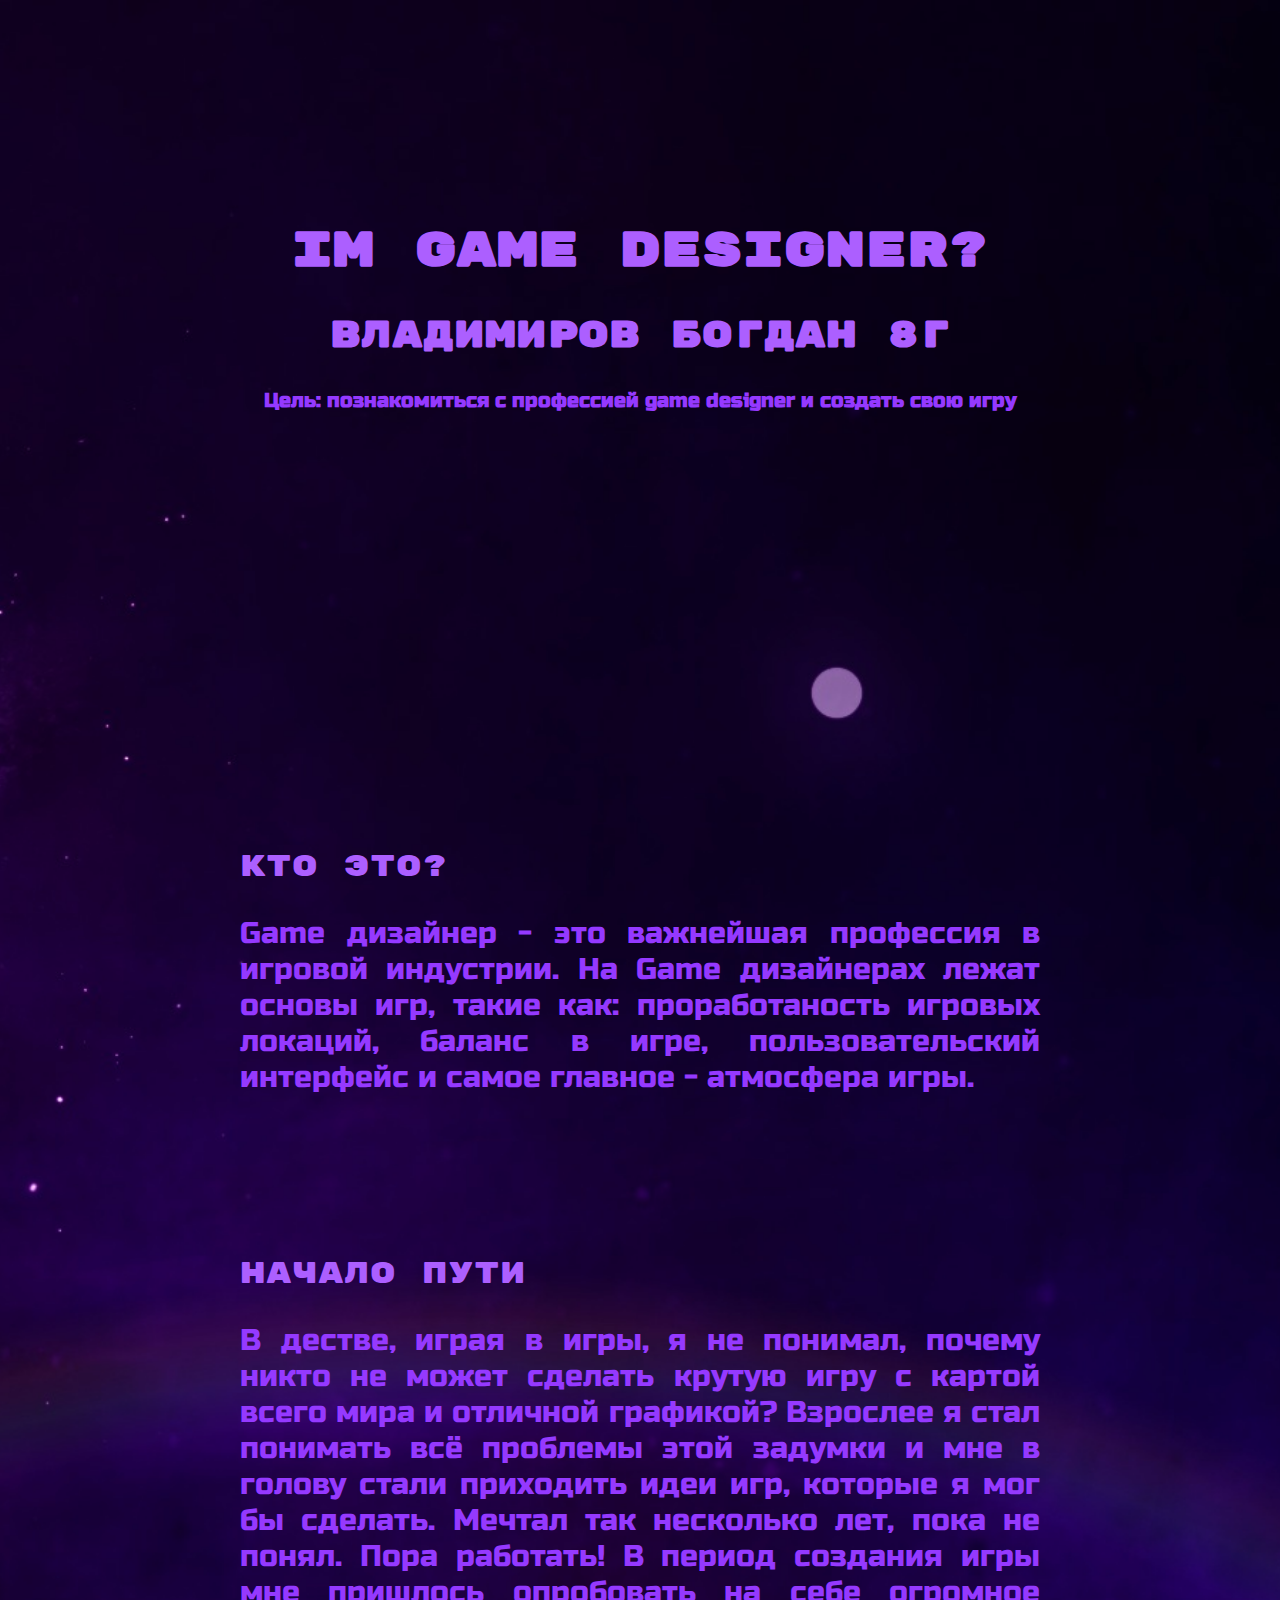
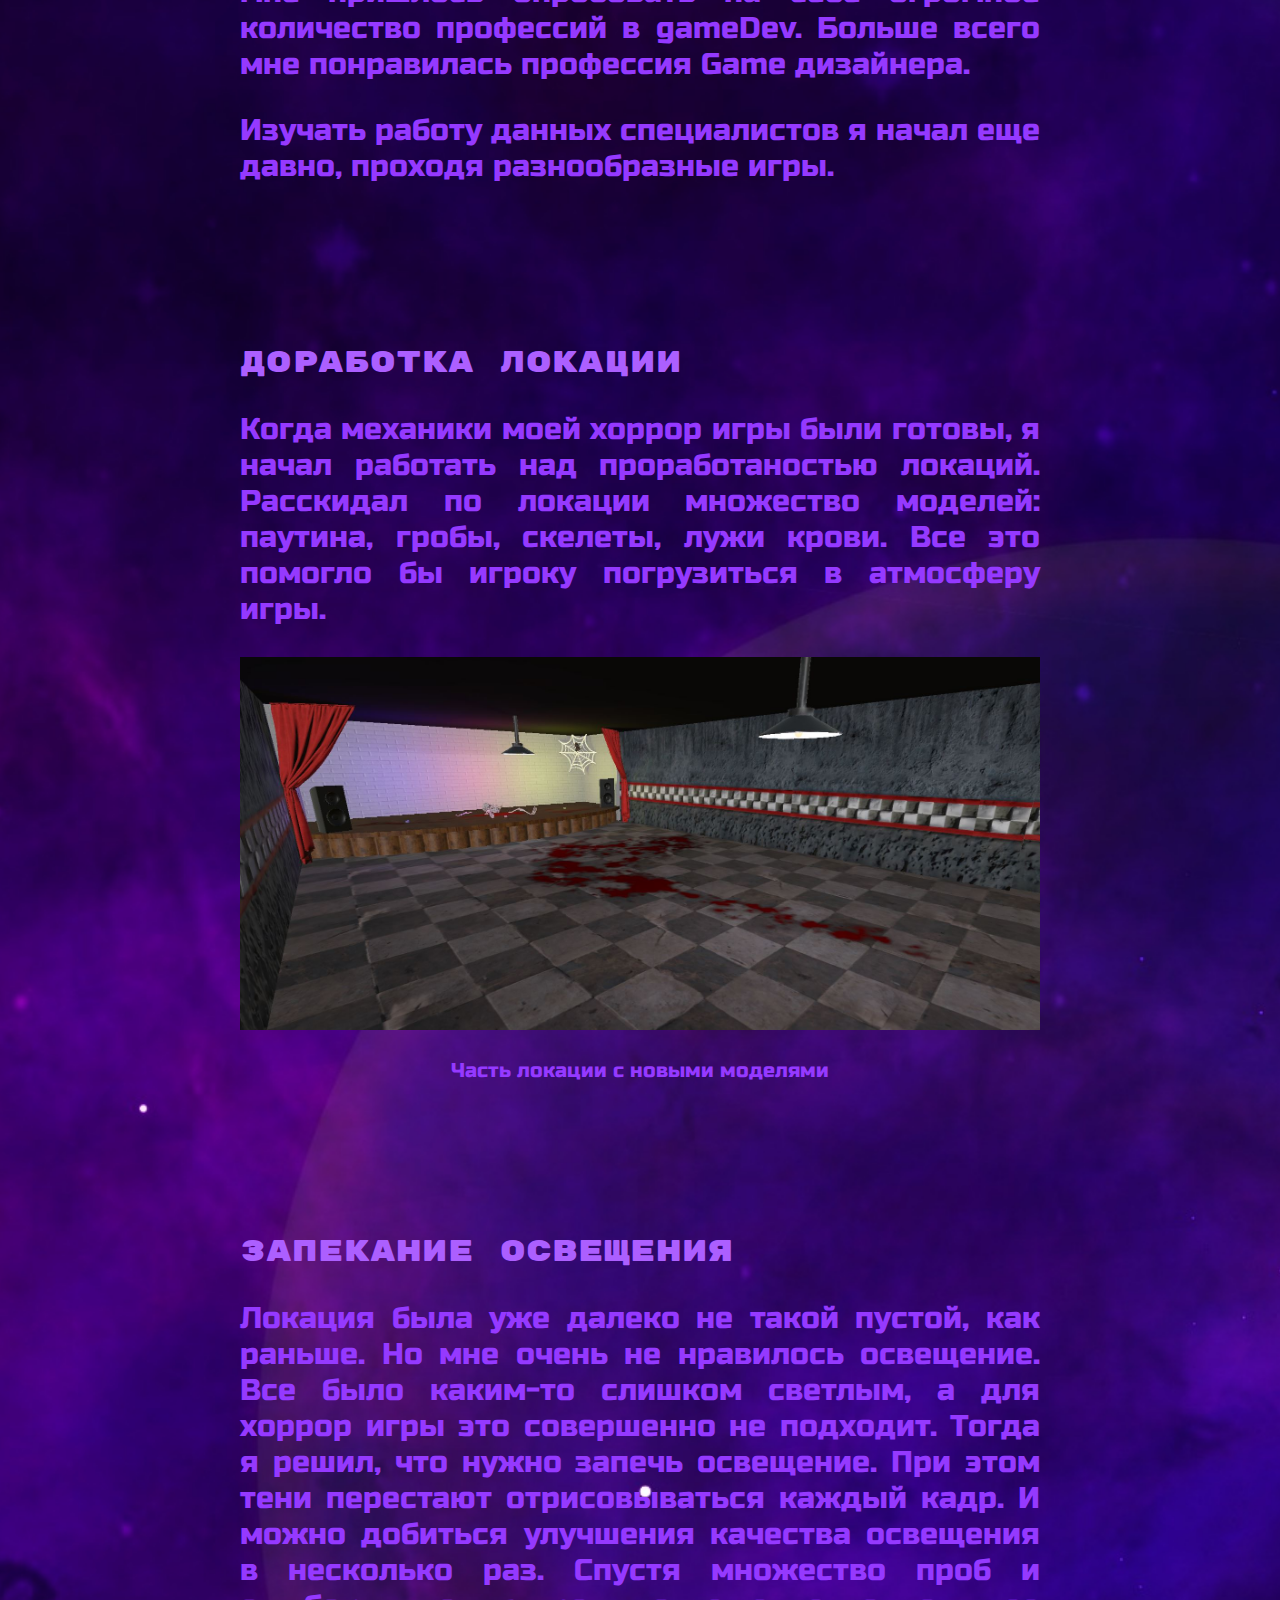
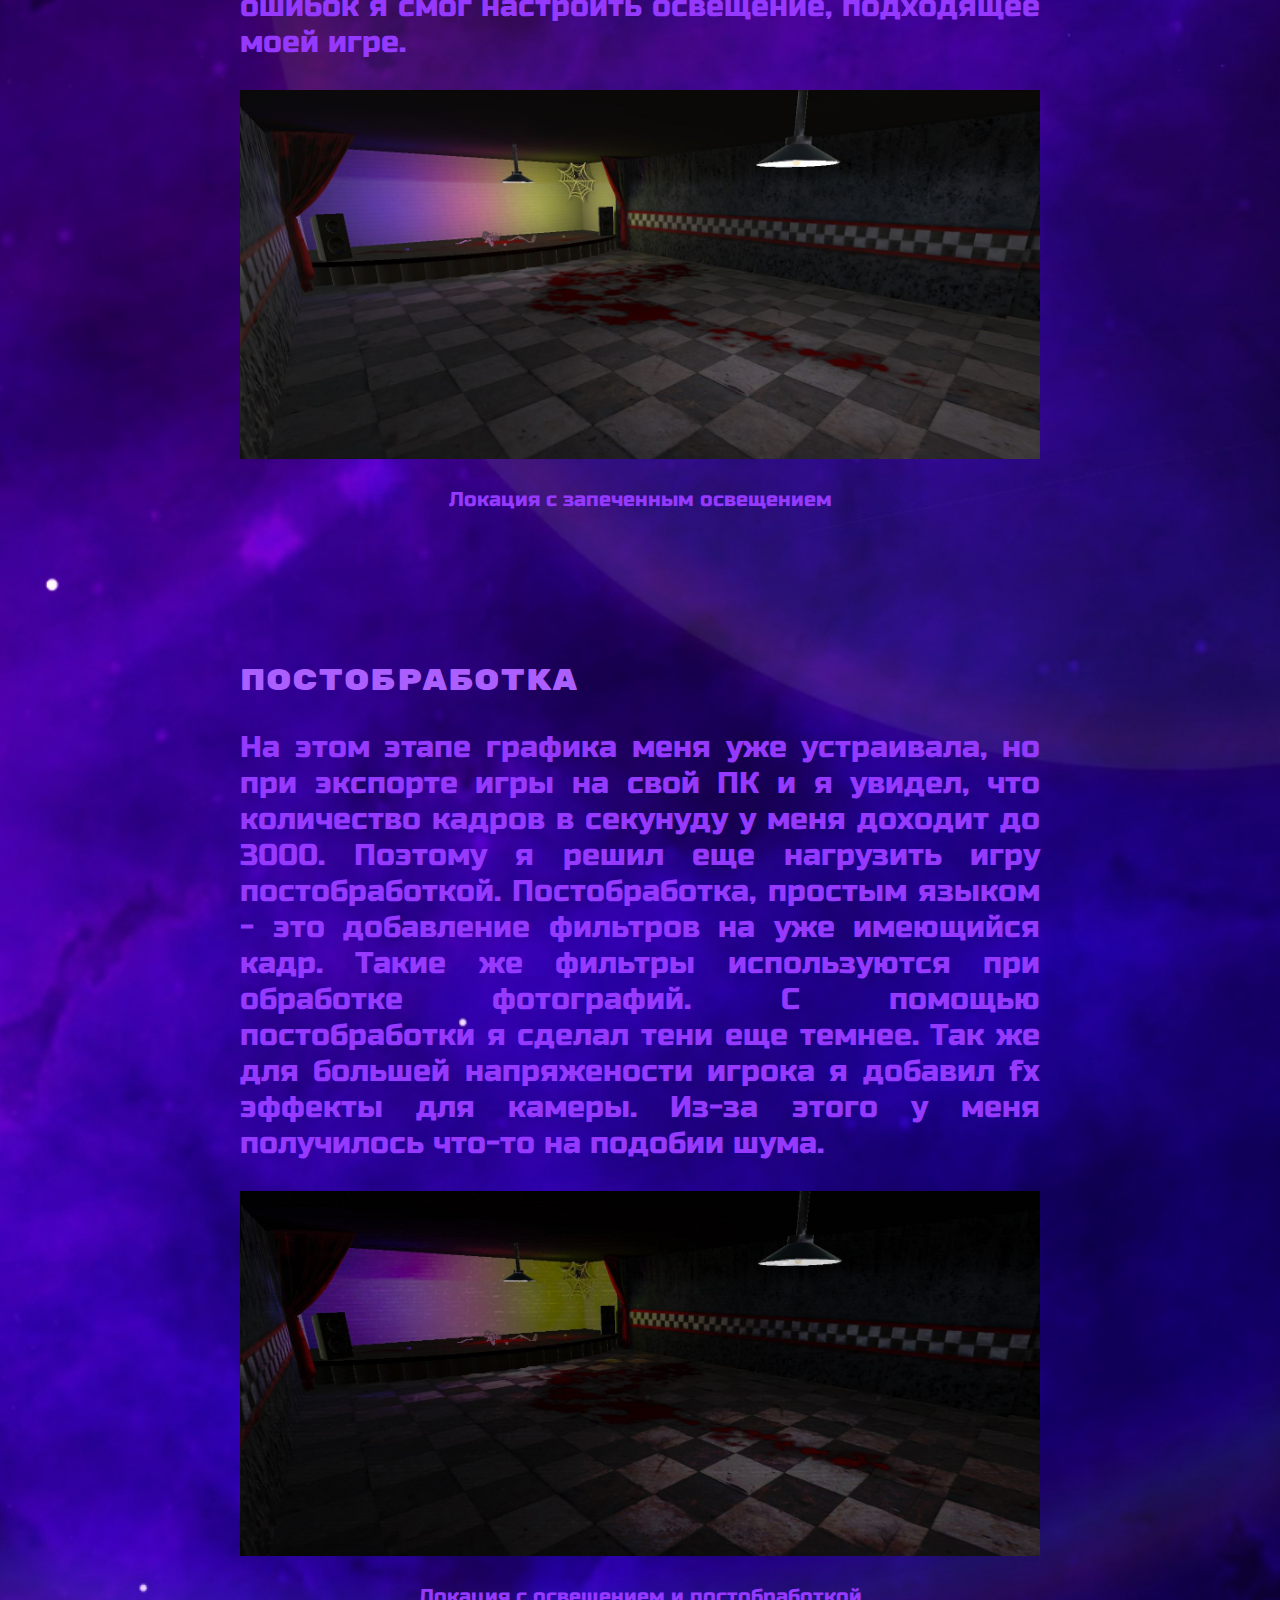
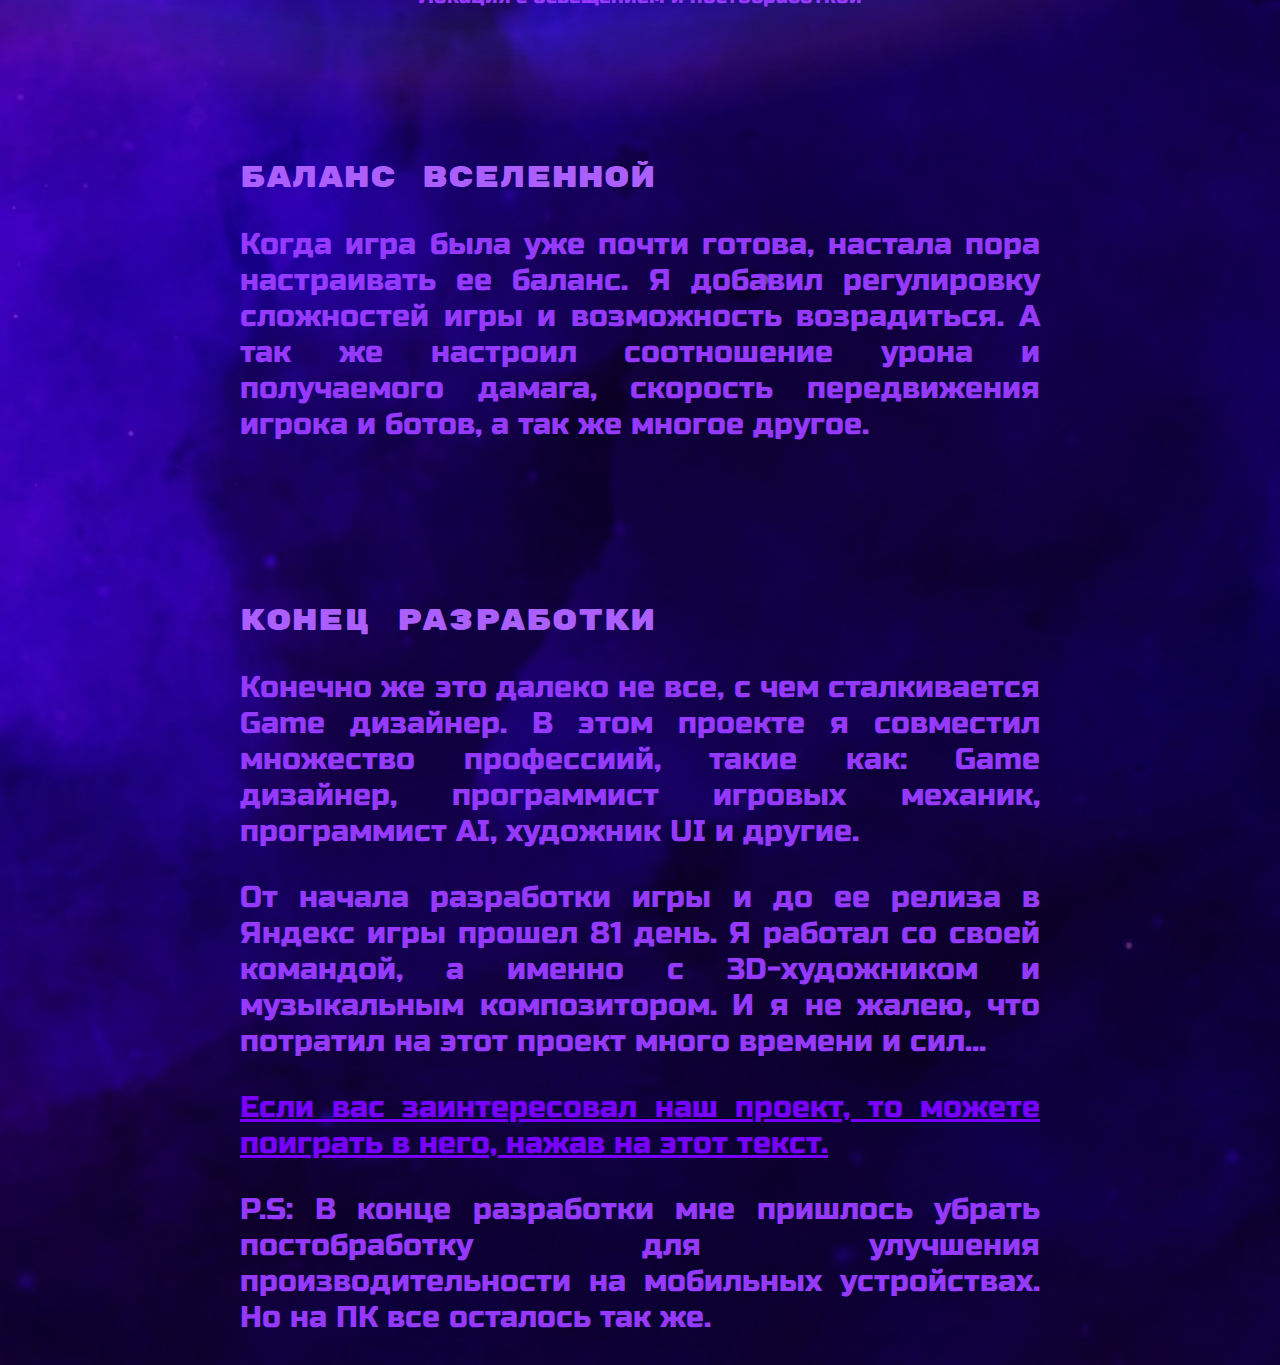
==== index.html @ 452dc1e2 "Update index.html" ====
<!DOCTYPE html>
<html lang="en">
<head>
    <meta charset="UTF-8">
    <meta name="viewport" content="width=device-width, initial-scale=1.0">
    <title>game designer's adventure</title>
    <link rel="stylesheet" href="css/style.css">
</head>
<body>
    <div class="headOfPage">
        <h1 class="MainText">Im game designer?</h1>
        <h2 class="MainText">Владимиров Богдан 8г</h2>
        <div class="purposes">
            <h4>Цель: познакомиться с профессией game designer и создать свою игру</h4>
        </div>
    </div>
    
    <div class="main">
        <div class="bodyOfPage">
            <p class="MainText">Кто это?</p>
            <p>Game дизайнер - это важнейшая профессия в игровой индустрии. На Game дизайнерах лежат основы игр, такие как: проработаность игровых локаций, баланс в игре, пользовательский интерфейс и самое главное - атмосфера игры.</p>
            <!-- <img src="img/TheFourthStepImg.jpg" alt=""> -->
            <!-- <p class="description">Один из примеров UI в игре</p> -->
        </div>
        <div class="bodyOfPage">
            <p class="MainText">Начало пути</p>
            <p>В дестве, играя в игры, я не понимал, почему никто не может сделать крутую игру с картой всего мира и отличной графикой? Взрослее я стал понимать всё проблемы этой задумки и мне в голову стали приходить идеи игр, которые я мог бы сделать. Мечтал так несколько лет, пока не понял. Пора работать! В период создания игры мне пришлось опробовать на себе огромное количество профессий в gameDev. Больше всего мне понравилась профессия Game дизайнера. </p>
            <p>Изучать работу данных специалистов я начал еще давно, проходя разнообразные игры.</p>
        </div>
        <div class="bodyOfPage">
            <p class="MainText">Доработка локации</p>
            <p>Когда механики моей хоррор игры были готовы, я начал работать над проработаностью локаций. Расскидал по локации множество моделей: паутина, гробы, скелеты, лужи крови. Все это помогло бы игроку погрузиться в атмосферу игры.</p>
            <img src="img/firstScreen.JPG" alt="">
            <p class="purposes">Часть локации с новыми моделями</p>
        </div>
        <div class="bodyOfPage">
            <p class="MainText">Запекание освещения</p>
            <p>Локация была уже далеко не такой пустой, как раньше. Но мне очень не нравилось освещение. Все было каким-то слишком светлым, а для хоррор игры это совершенно не подходит. Тогда я решил, что нужно запечь освещение. При этом тени перестают отрисовываться каждый кадр. И можно добиться улучшения качества освещения в несколько раз. Спустя множество проб и ошибок я смог настроить освещение, подходящее моей игре.</p>
            <img src="img/secondScreen.JPG" alt="">
            <p class="purposes">Локация с запеченным освещением</p>
        </div>
        <div class="bodyOfPage">
            <p class="MainText">Постобработка</p>
            <p>На этом этапе графика меня уже устраивала, но при экспорте игры на свой ПК и я увидел, что количество кадров в секунуду у меня доходит до 3000. Поэтому я решил еще нагрузить игру постобработкой. Постобработка, простым языком - это добавление фильтров на уже имеющийся кадр. Такие же фильтры используются при обработке фотографий. С помощью постобработки я сделал тени еще темнее. Так же для большей напряжености игрока я добавил fx эффекты для камеры. Из-за этого у меня получилось что-то на подобии шума.</p>
            <img src="img/ThirdScreen.JPG" alt="">
            <p class="purposes">Локация с освещением и постобработкой</p>
        </div>
        <div class="bodyOfPage">
            <p class="MainText">Баланс вселенной</p>
            <p>
                Когда игра была уже почти готова, настала пора настраивать ее баланс. Я добавил регулировку сложностей игры и возможность возрадиться. А так же настроил соотношение урона и получаемого дамага, скорость передвижения игрока и ботов, а так же многое другое.
            </p>
        </div>
        <div class="bodyOfPage">
            <p class="MainText">Конец разработки</p>
            <p>Конечно же это далеко не все, с чем сталкивается Game дизайнер. В этом проекте я совместил множество профессиий, такие как: Game дизайнер, программист игровых механик, программист AI, художник UI и другие. </p>
            <p>От начала разработки игры и до ее релиза в Яндекс игры прошел 81 день. Я работал со своей командой, а именно c 3D-художником и музыкальным композитором. И я не жалею, что потратил на этот проект много времени и сил...</p>
            <a href="https://yandex.ru/games/app/311599?lang=ru">Если вас заинтересовал наш проект, то можете поиграть в него, нажав на этот текст.</a>
            <p>P.S: В конце разработки мне пришлось убрать постобработку для улучшения производительности на мобильных устройствах. Но на ПК все осталось так же.</p>
        </div>
    </div>
</body>
</html>
---- css/style.css ----
@import url('https://fonts.googleapis.com/css2?family=Russo+One&display=swap');
@import url('https://fonts.googleapis.com/css2?family=Bebas+Neue&family=Rubik+Mono+One&display=swap');

body {
    font-family: 'Russo One', sans-serif;
    color:  rgb(149, 57, 255);
    background-image: url(../img/BackgroundImg1.jpg);
    background-repeat: no-repeat;
    background-size: cover;
    background-position: 40%;
    margin: 0 auto;
    margin-left: 10px;
    margin-right: 10px;
}

.headOfPage {
    padding-top: 15%;
    text-align: center;
    font-size: 150%;
    padding-bottom: 30%;
}

.bodyOfPage {
    text-align: justify;
    font-size: 30px;
}

img {
    width: 100%;
}

.description {
    margin-top: 0px;
    font-size: 20px;
}

.MainText {
    font-family: "Rubik Mono One", monospace;
    color: rgb(172, 95, 255);
}

.main {
    display: flex;
    flex-direction: column;
    gap: 100px;
    max-width: 800px;
    margin: auto;
}

.purposes {
    font-size: 20px;
    text-align: center;
}


a {
    color: rgb(119, 0, 255);
}
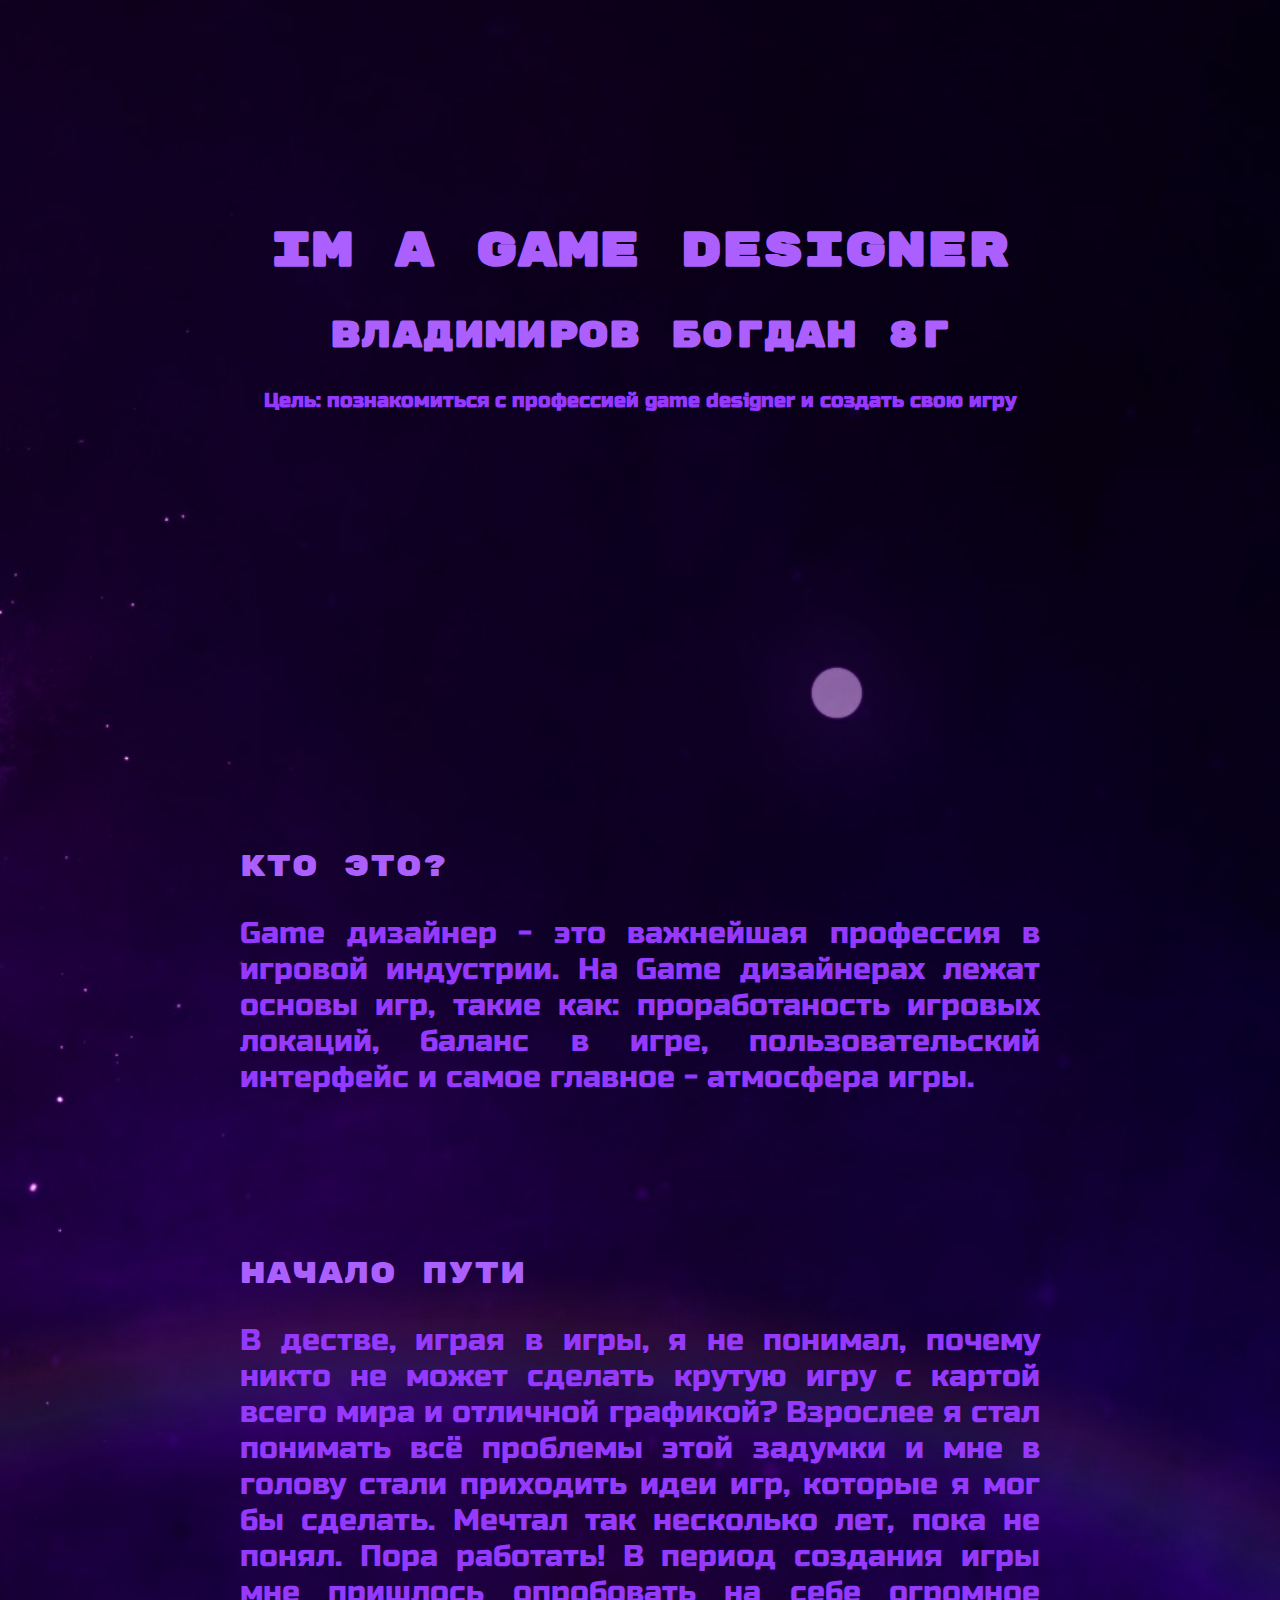
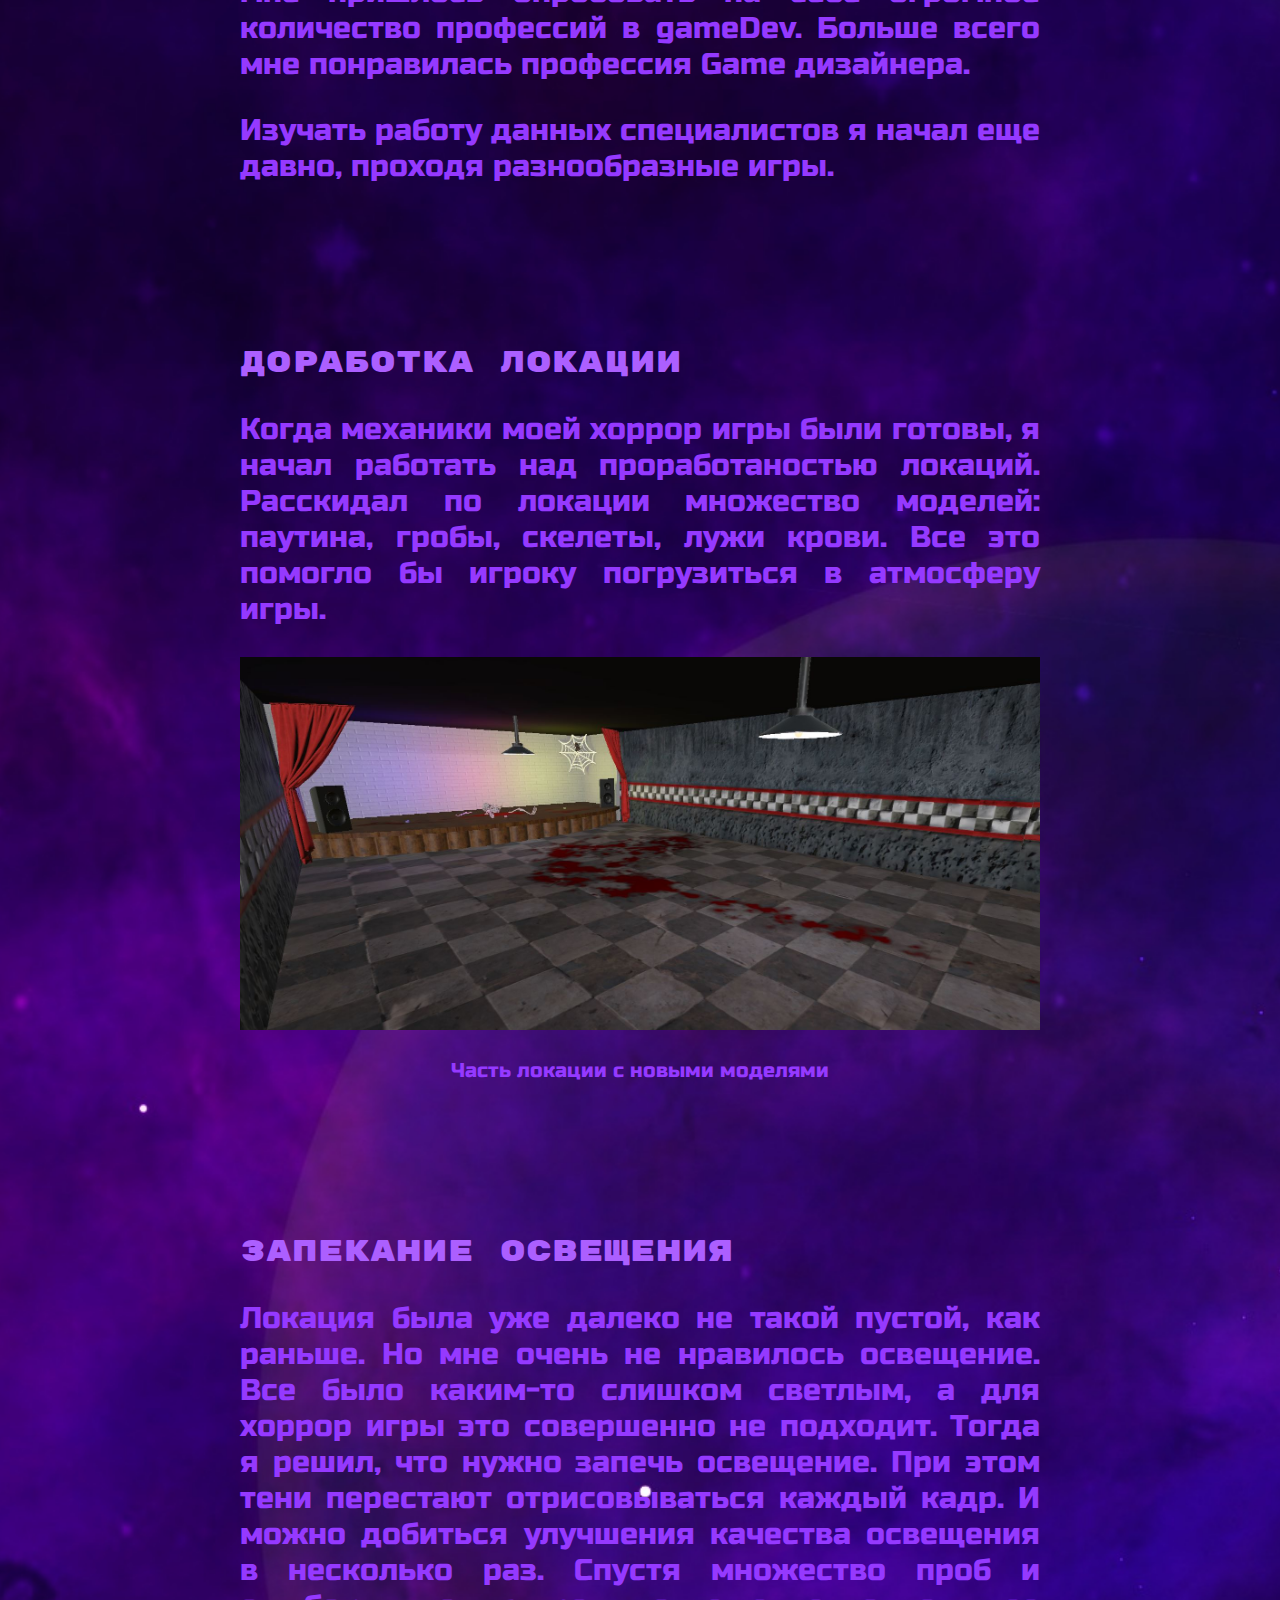
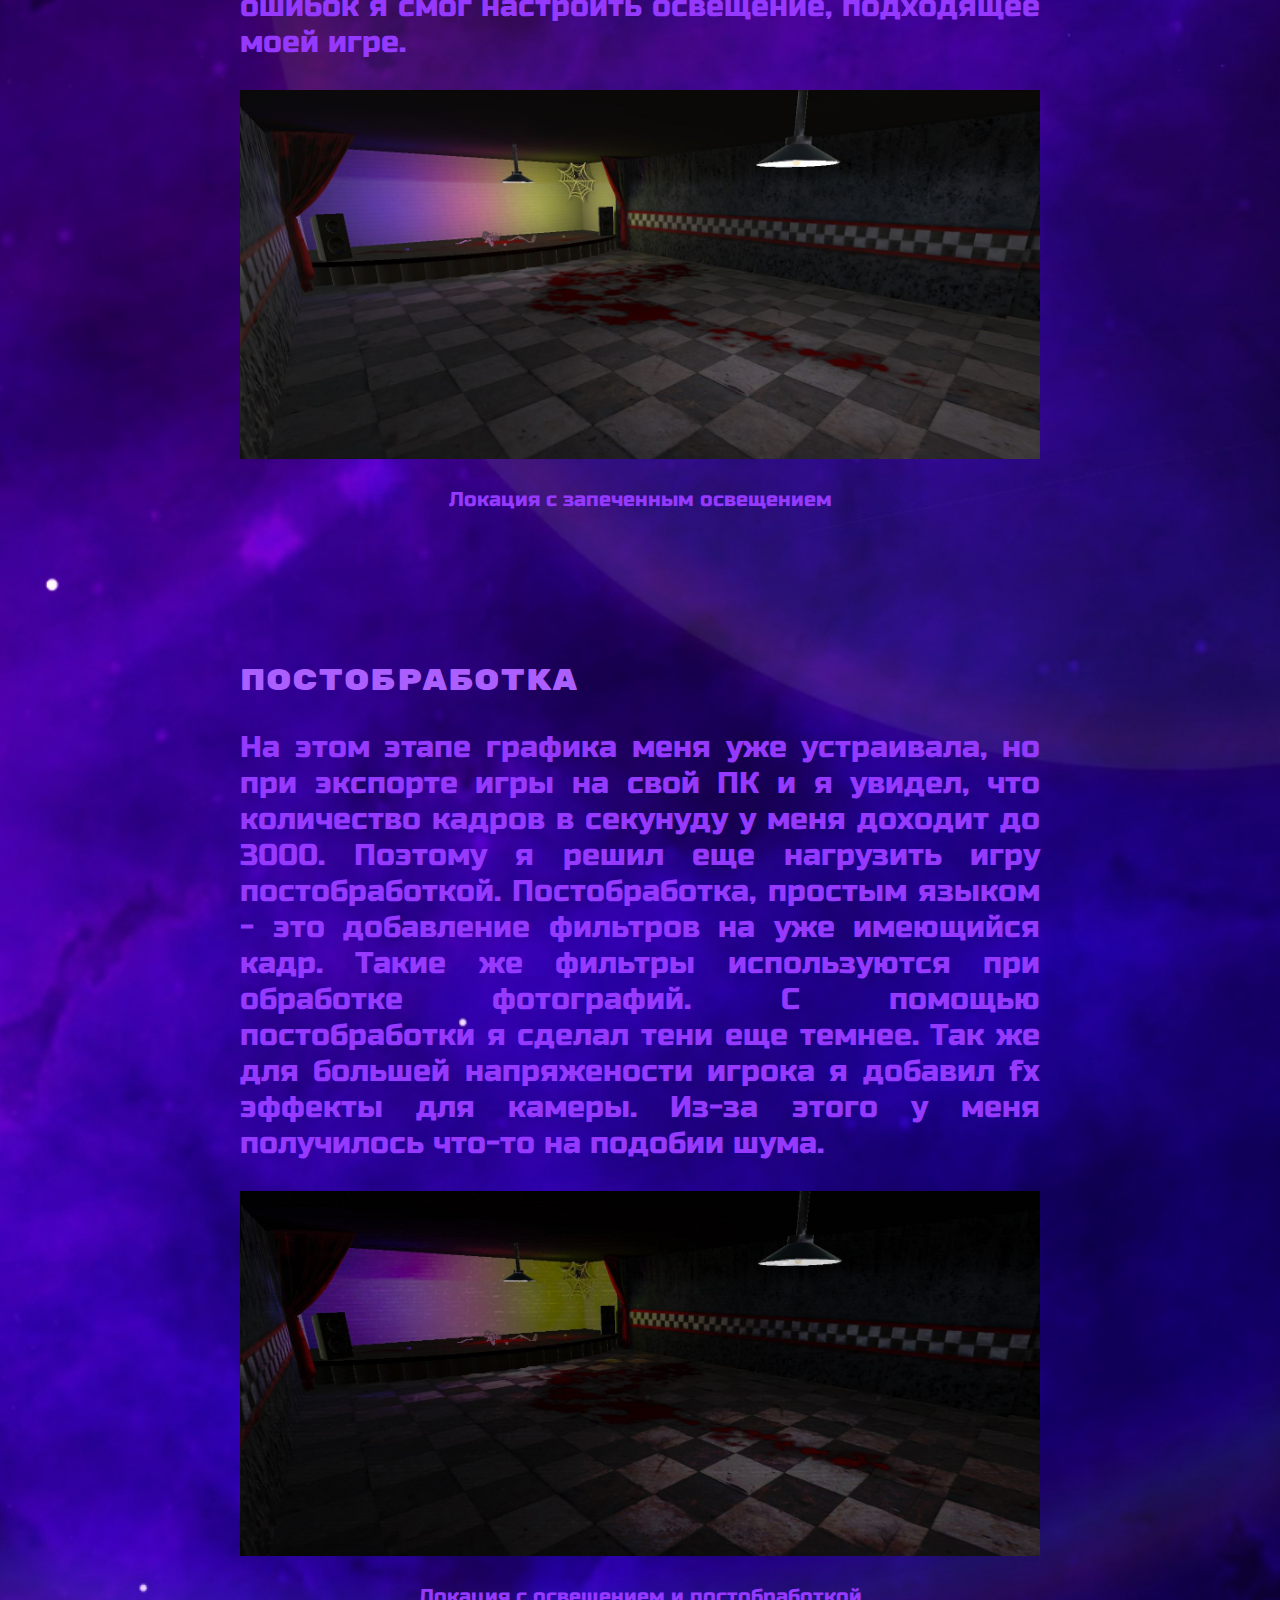
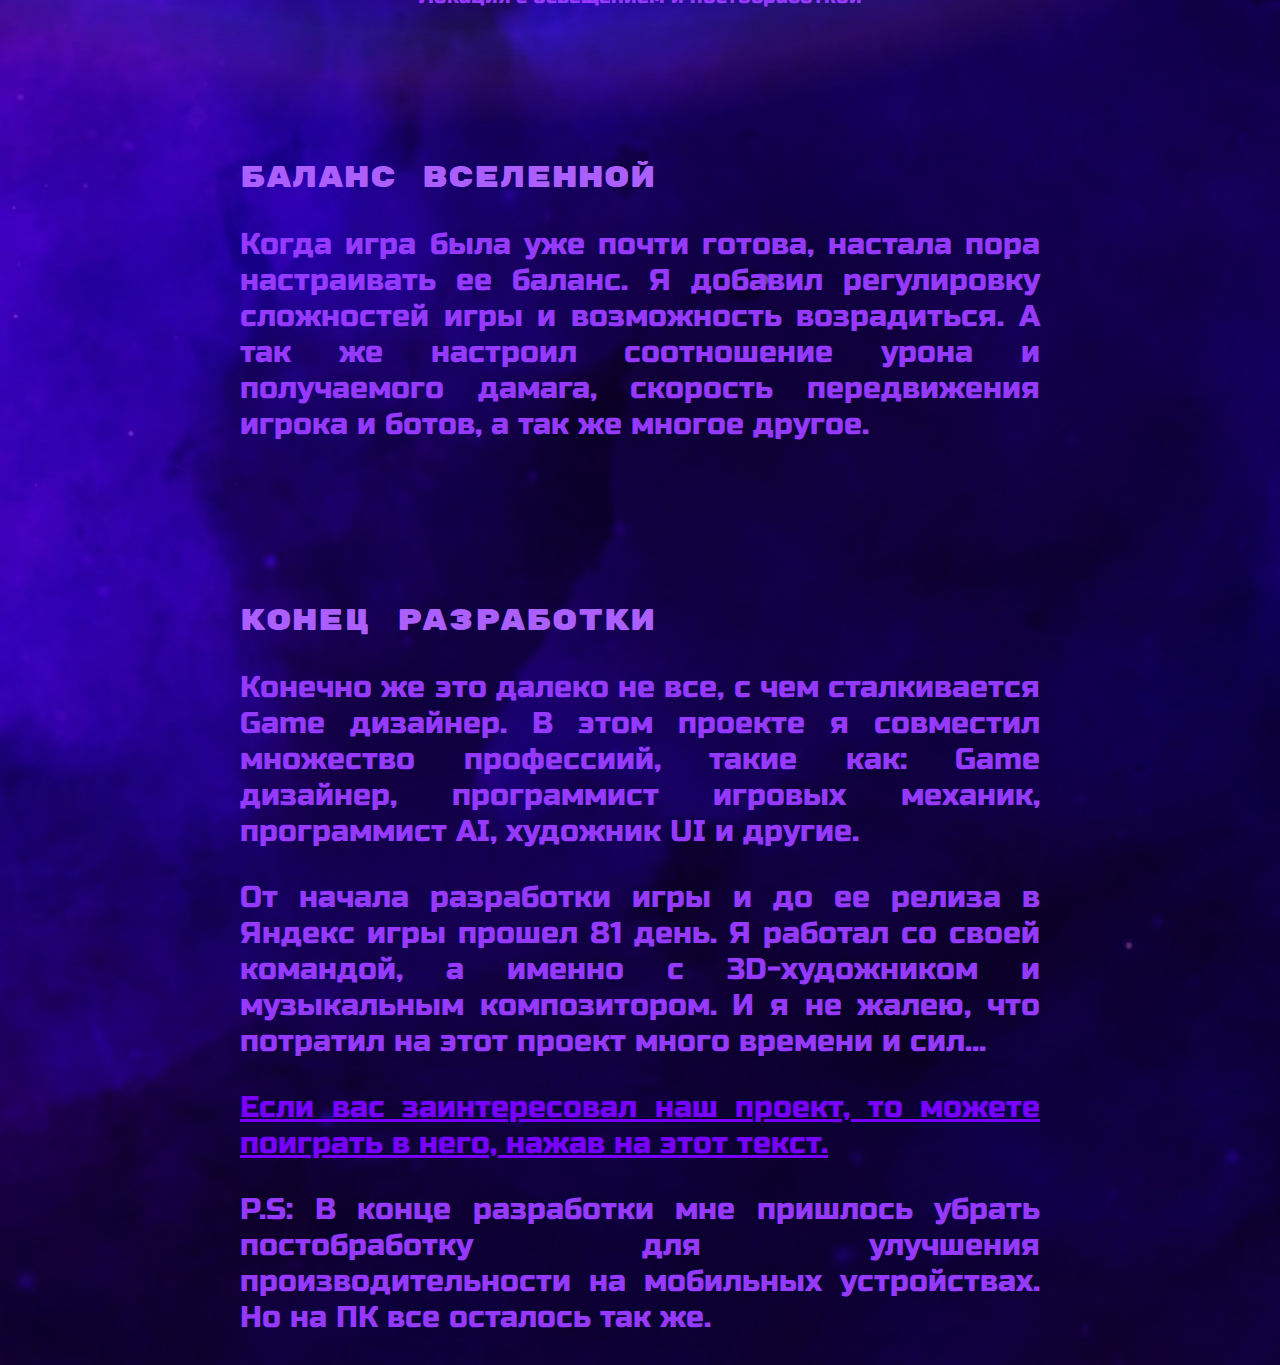
==== commit 66d559c5: "Update index.html" ====
--- a/index.html
+++ b/index.html
@@ -8,7 +8,7 @@
 </head>
 <body>
     <div class="headOfPage">
-        <h1 class="MainText">Im game designer?</h1>
+        <h1 class="MainText">Im a game designer</h1>
         <h2 class="MainText">Владимиров Богдан 8г</h2>
         <div class="purposes">
             <h4>Цель: познакомиться с профессией game designer и создать свою игру</h4>
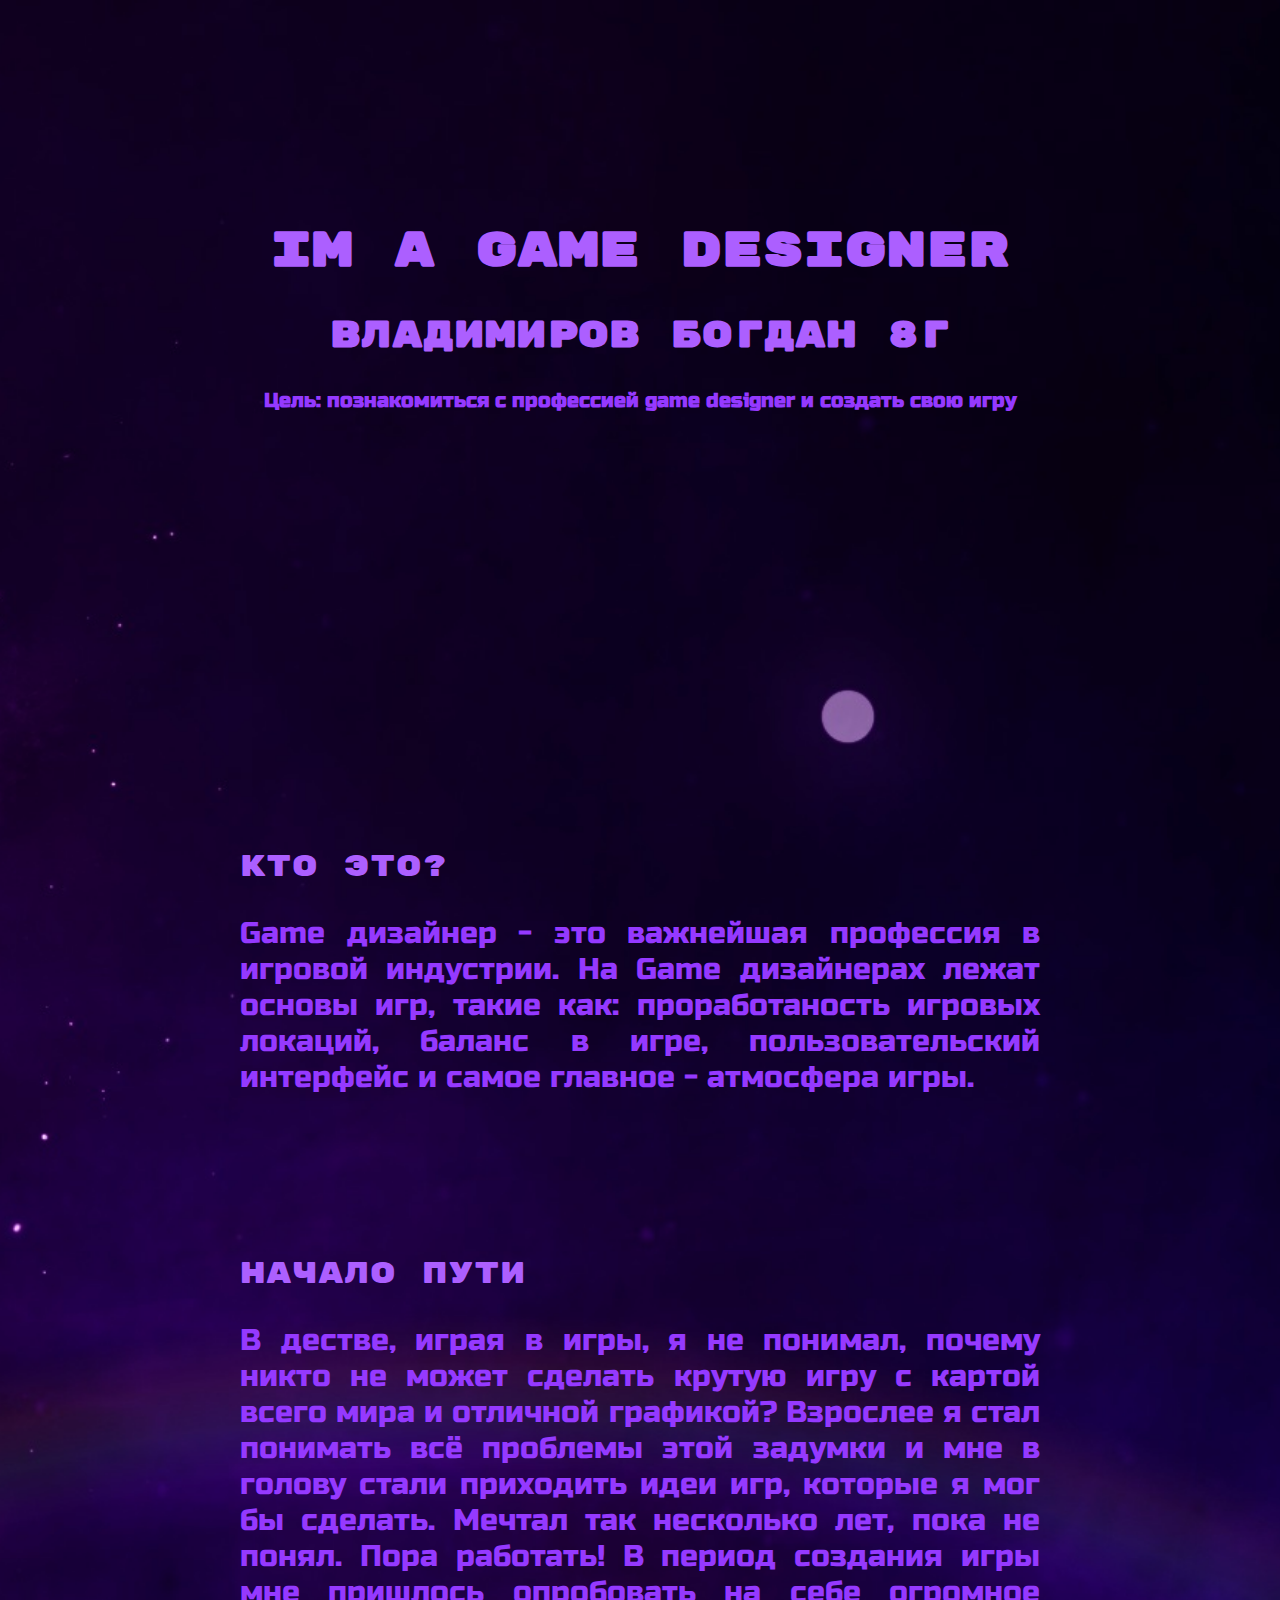
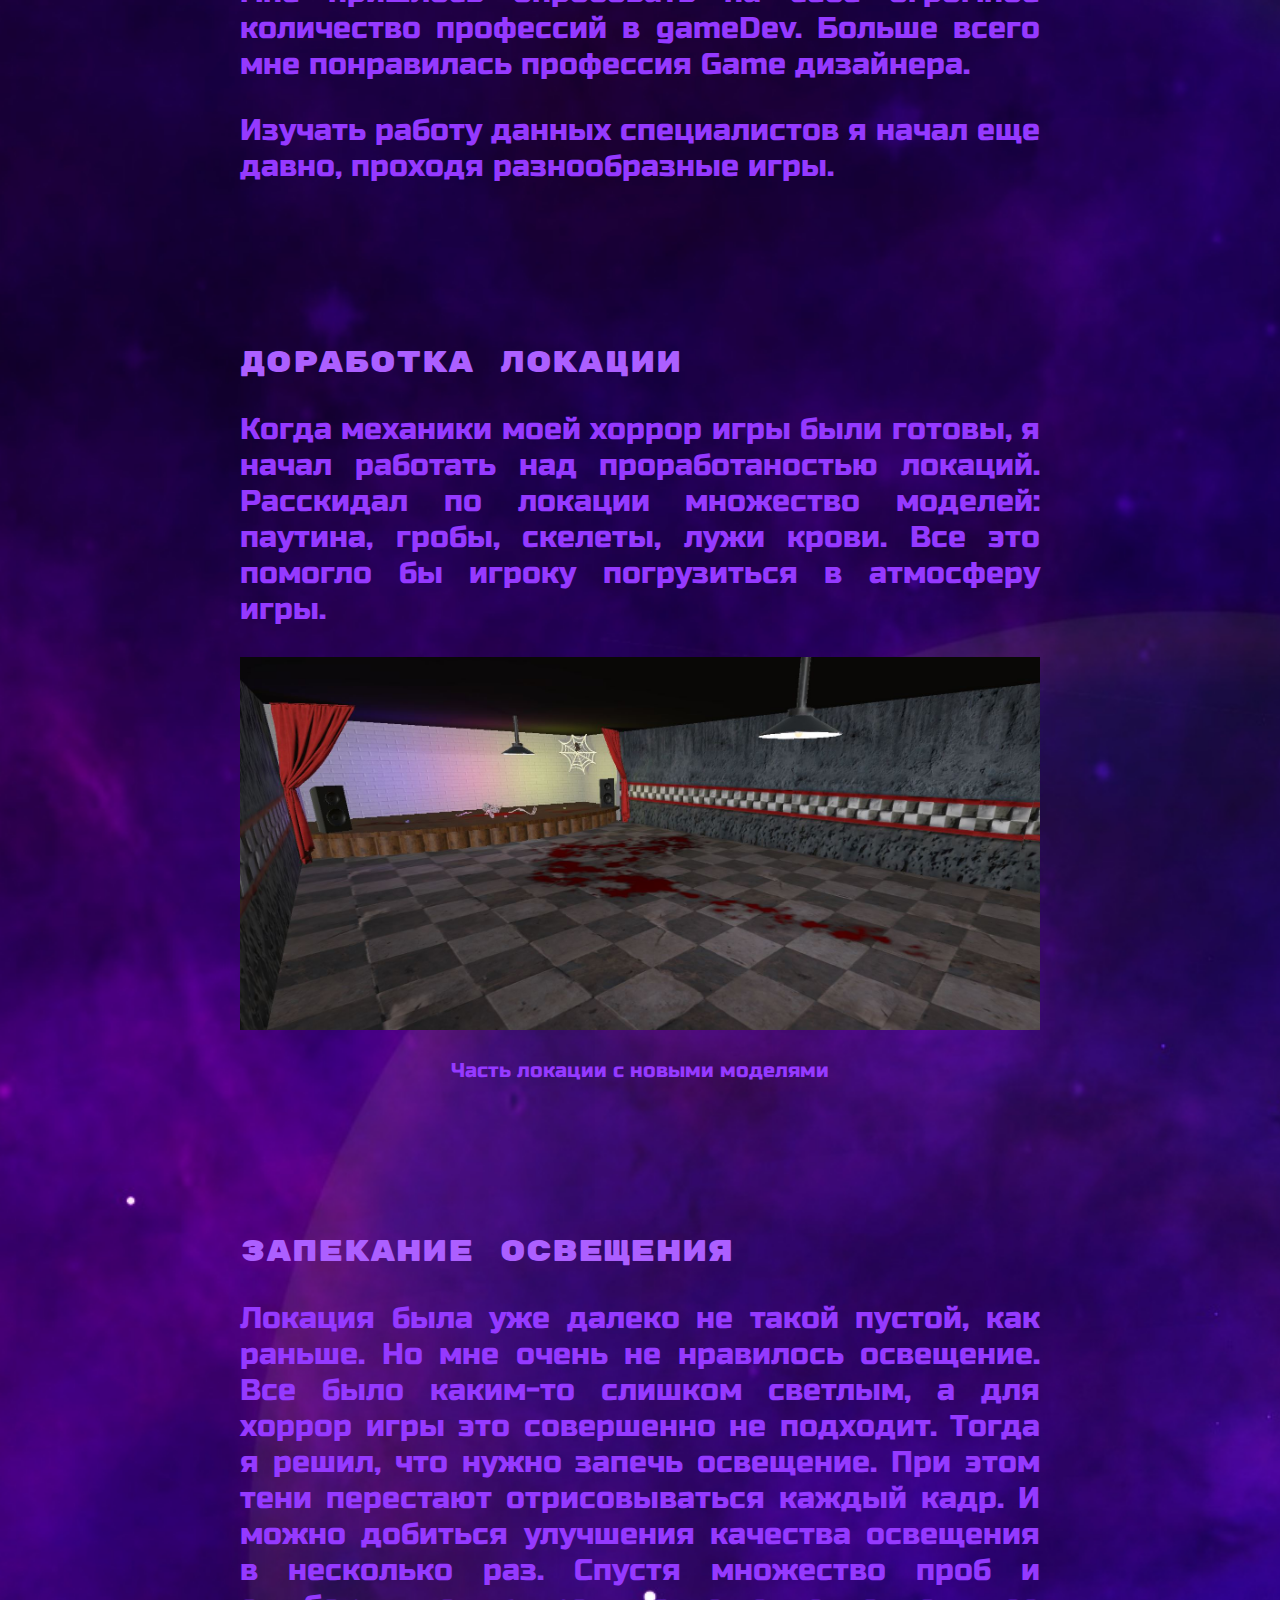
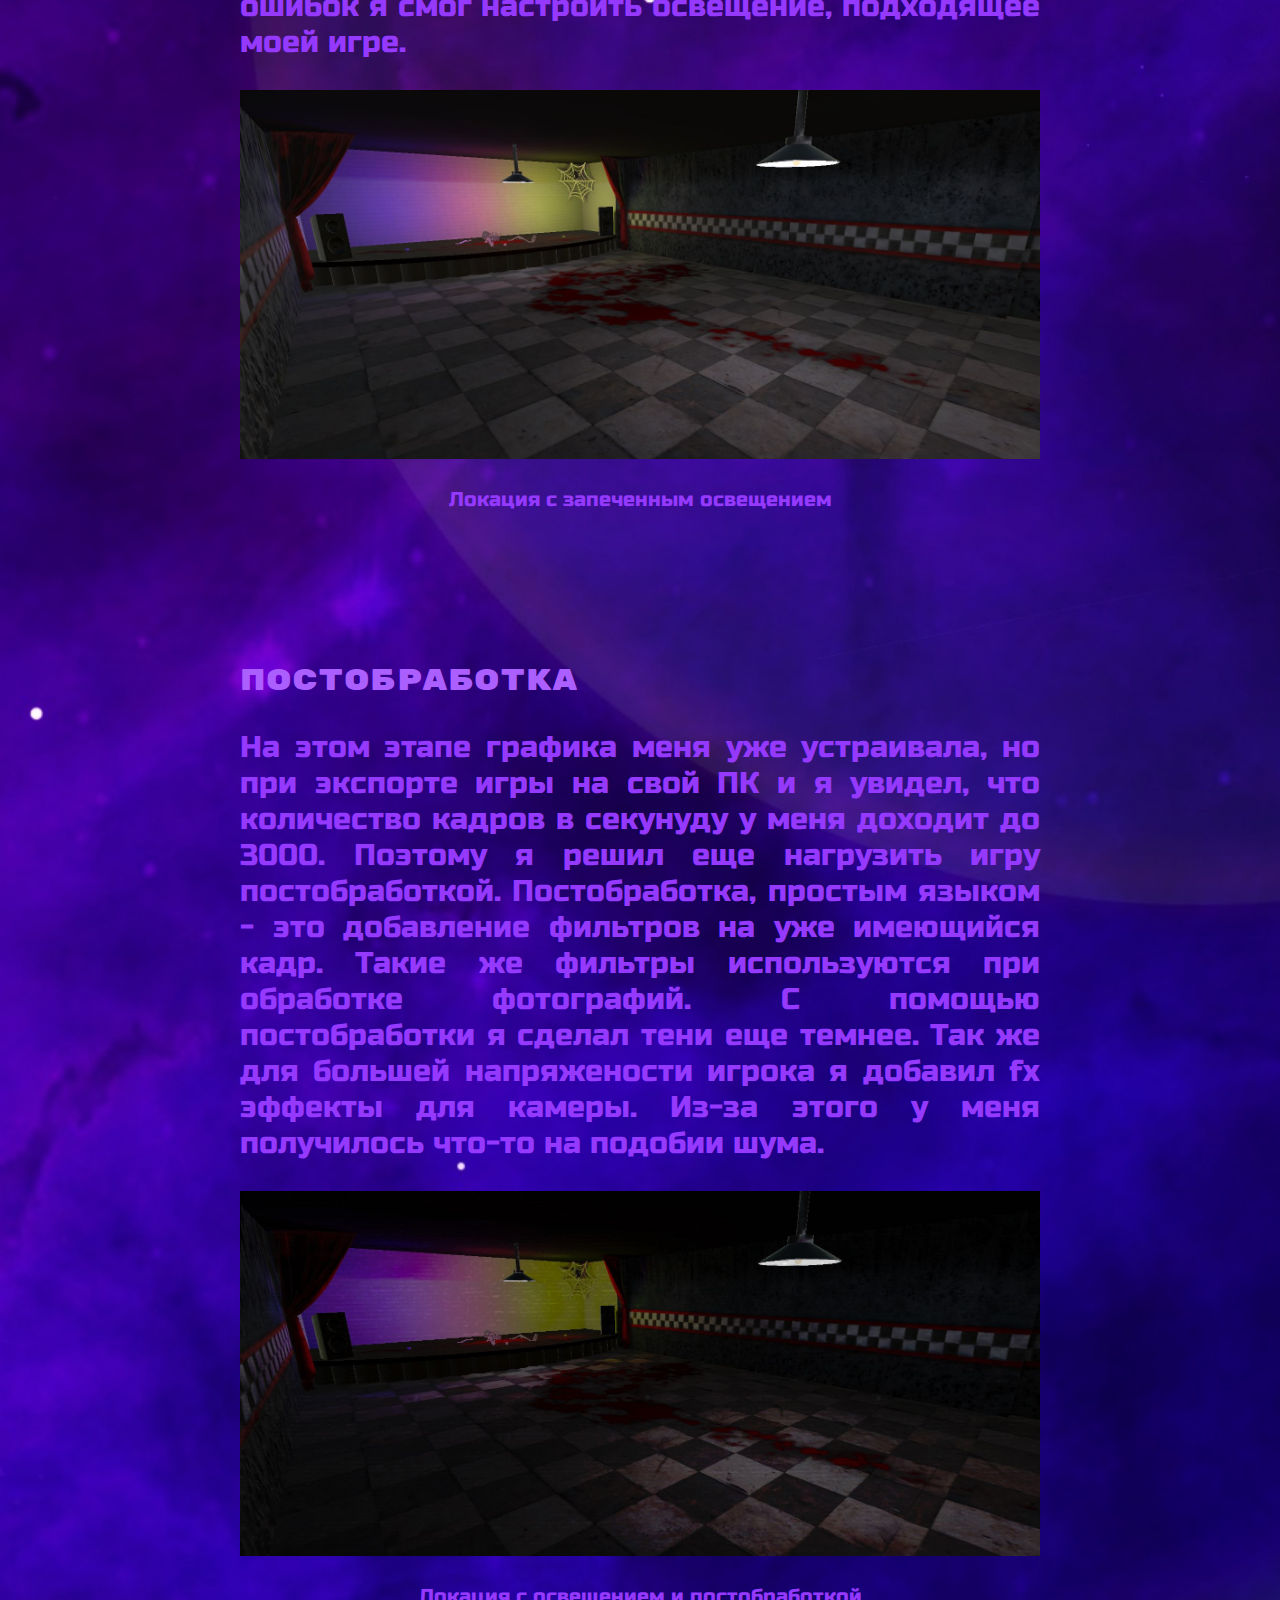
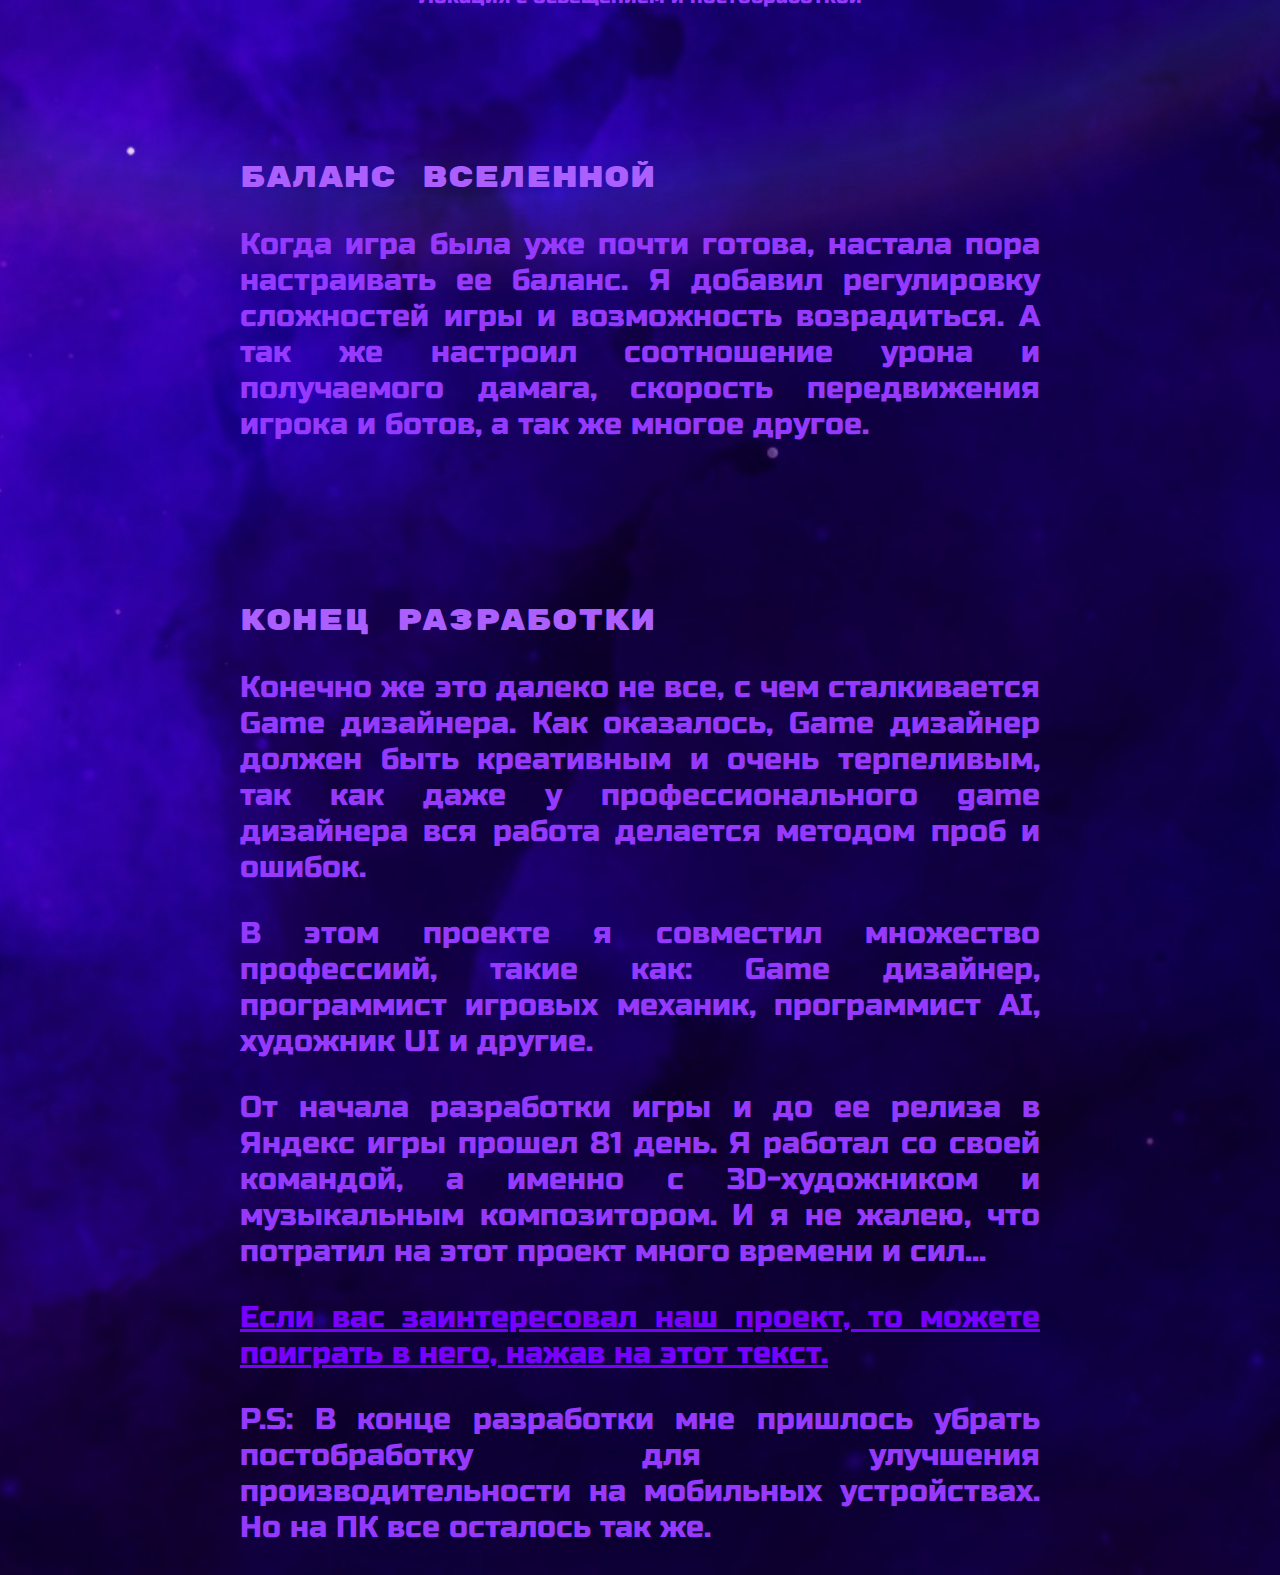
==== commit c7d2902a: "Update index.html" ====
--- a/index.html
+++ b/index.html
@@ -53,7 +53,8 @@
         </div>
         <div class="bodyOfPage">
             <p class="MainText">Конец разработки</p>
-            <p>Конечно же это далеко не все, с чем сталкивается Game дизайнер. В этом проекте я совместил множество профессиий, такие как: Game дизайнер, программист игровых механик, программист AI, художник UI и другие. </p>
+            <p>Конечно же это далеко не все, с чем сталкивается Game дизайнера. Как оказалось, Game дизайнер должен быть креативным и очень терпеливым, так как даже у профессионального game дизайнера вся работа делается методом проб и ошибок. </p>
+            <p>В этом проекте я совместил множество профессиий, такие как: Game дизайнер, программист игровых механик, программист AI, художник UI и другие. </p>
             <p>От начала разработки игры и до ее релиза в Яндекс игры прошел 81 день. Я работал со своей командой, а именно c 3D-художником и музыкальным композитором. И я не жалею, что потратил на этот проект много времени и сил...</p>
             <a href="https://yandex.ru/games/app/311599?lang=ru">Если вас заинтересовал наш проект, то можете поиграть в него, нажав на этот текст.</a>
             <p>P.S: В конце разработки мне пришлось убрать постобработку для улучшения производительности на мобильных устройствах. Но на ПК все осталось так же.</p>
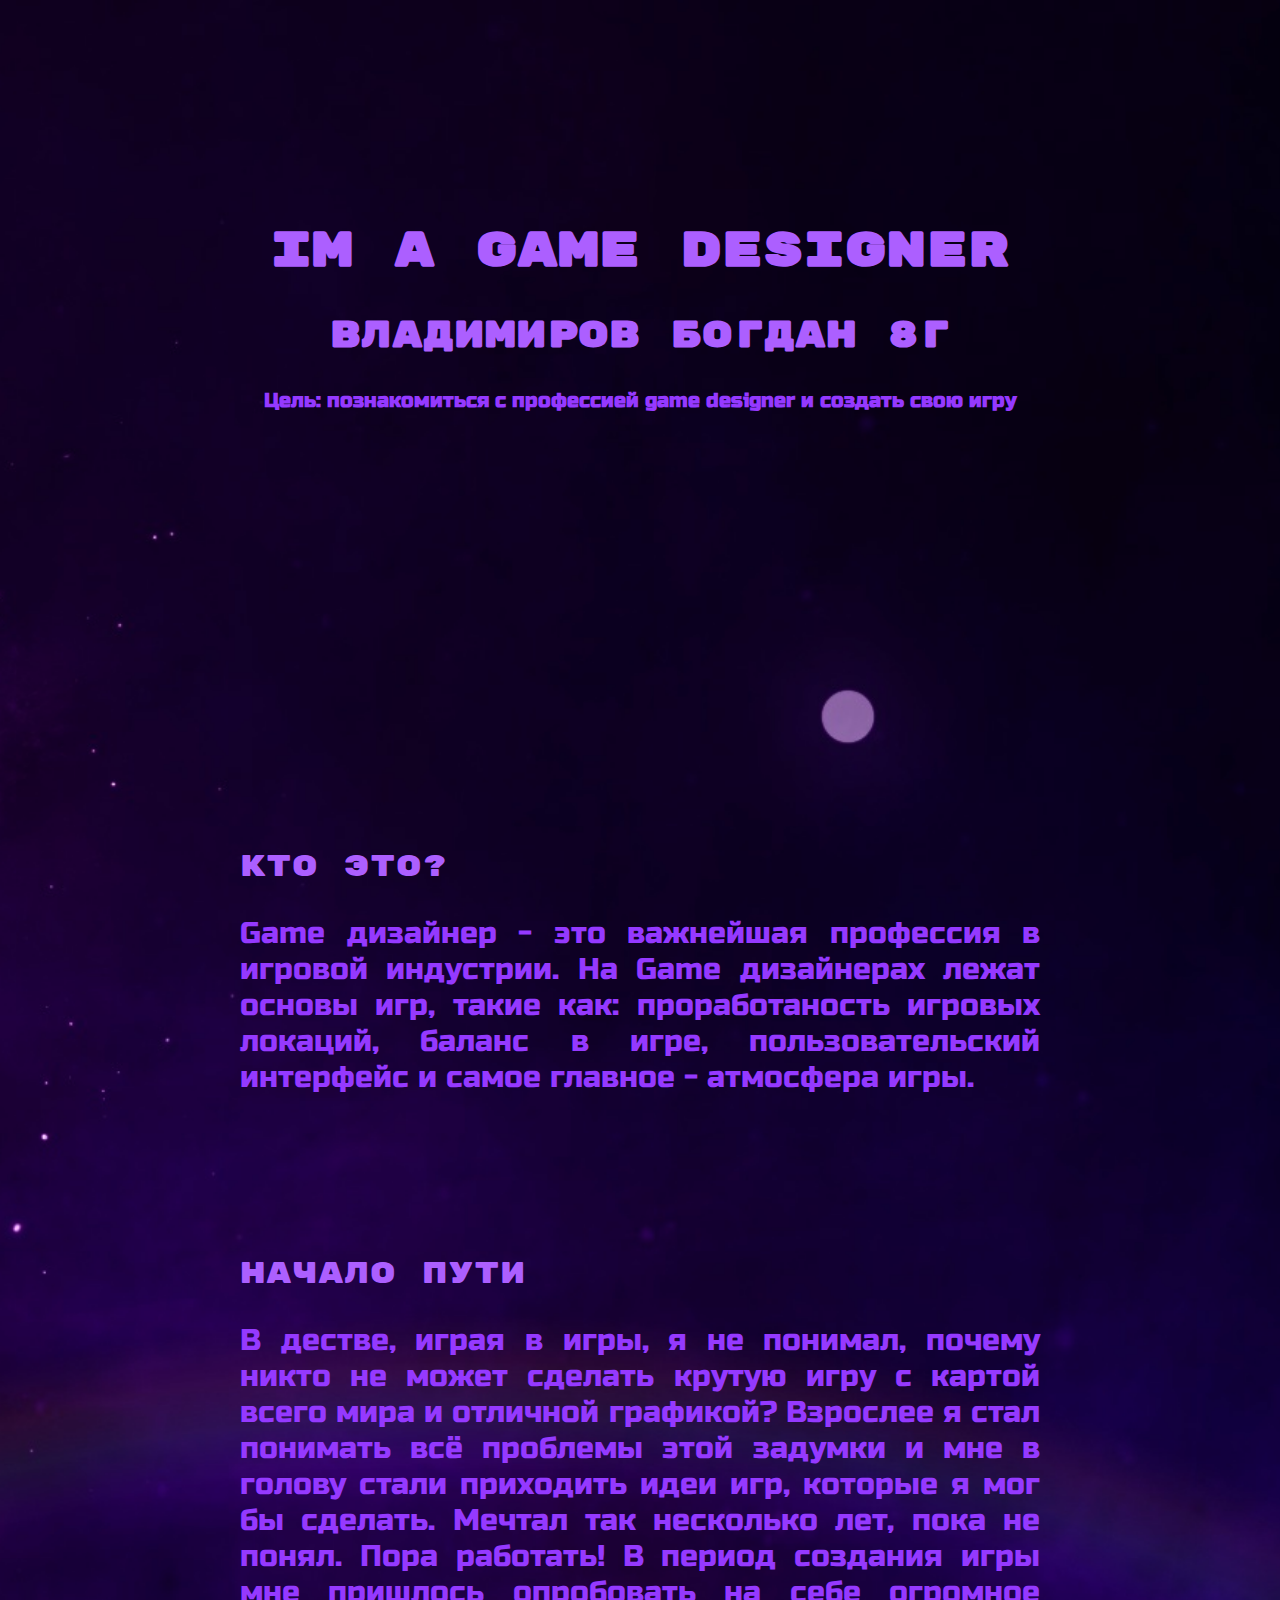
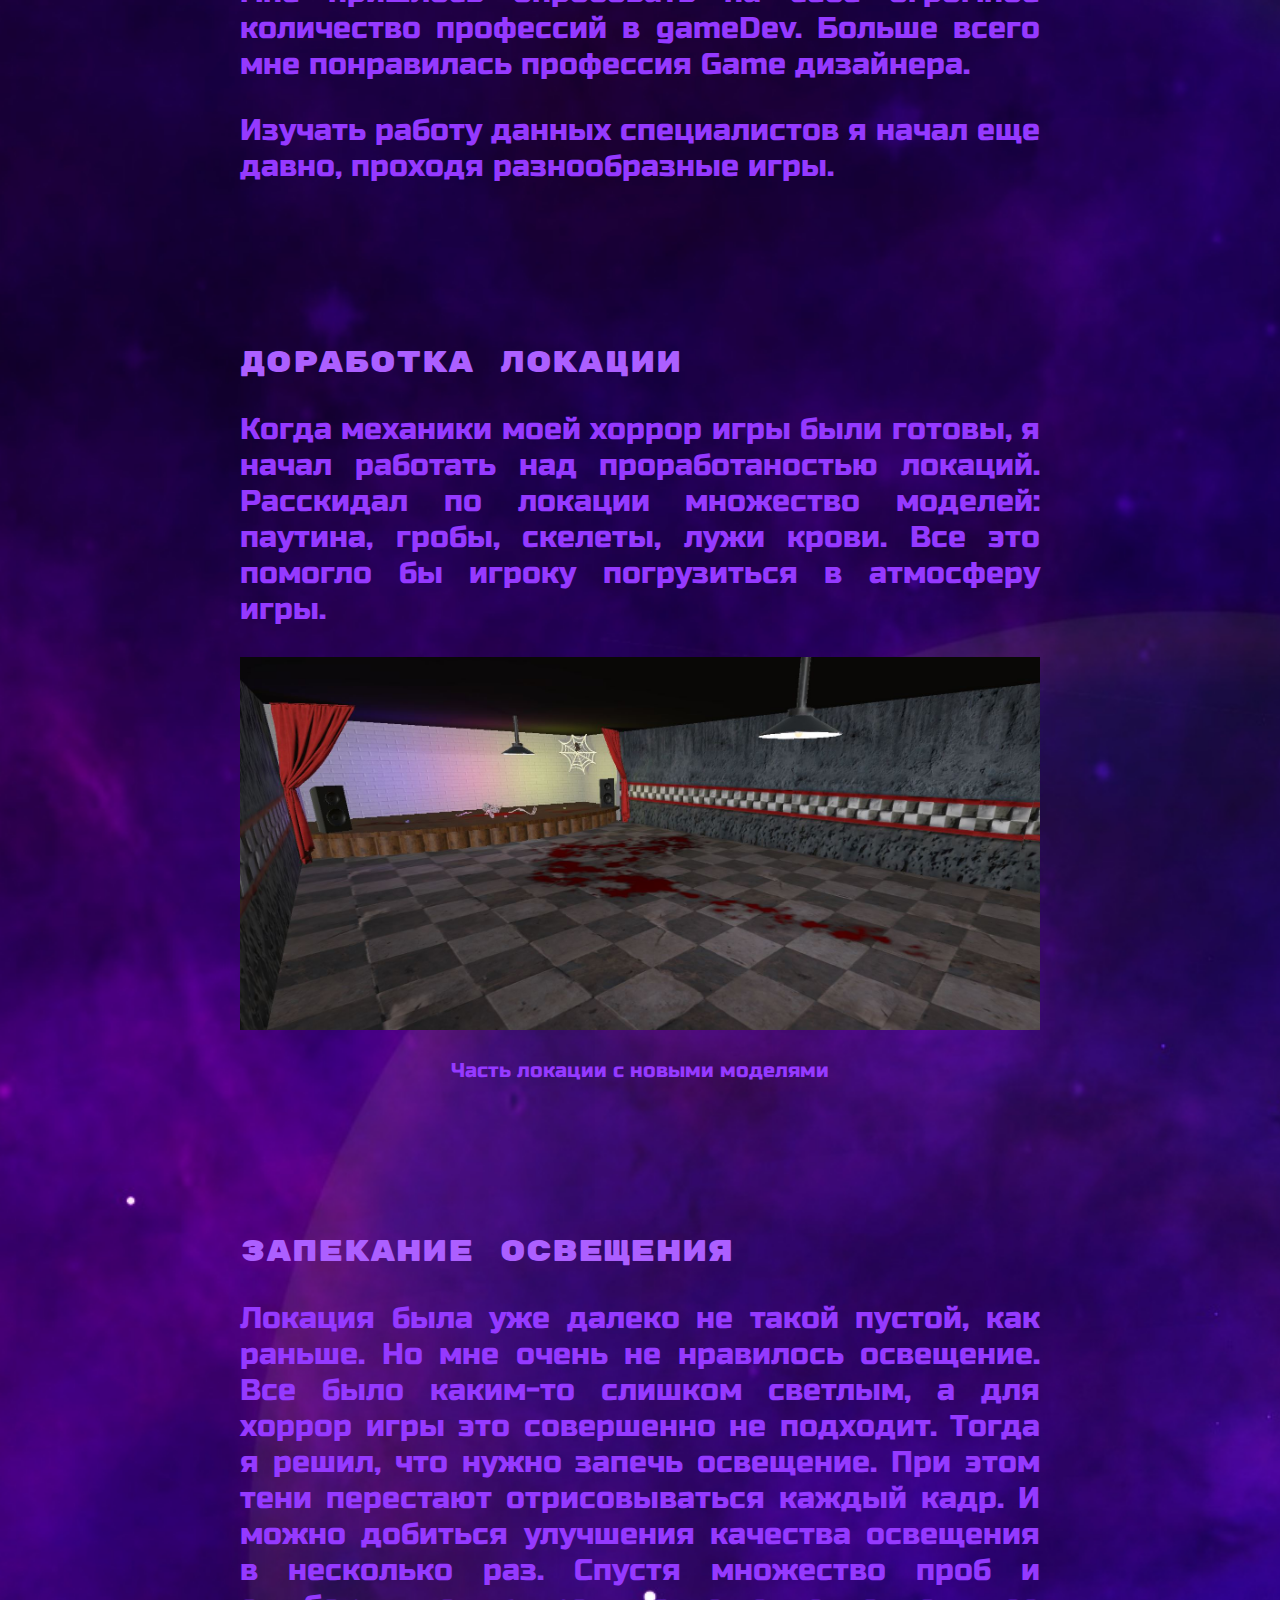
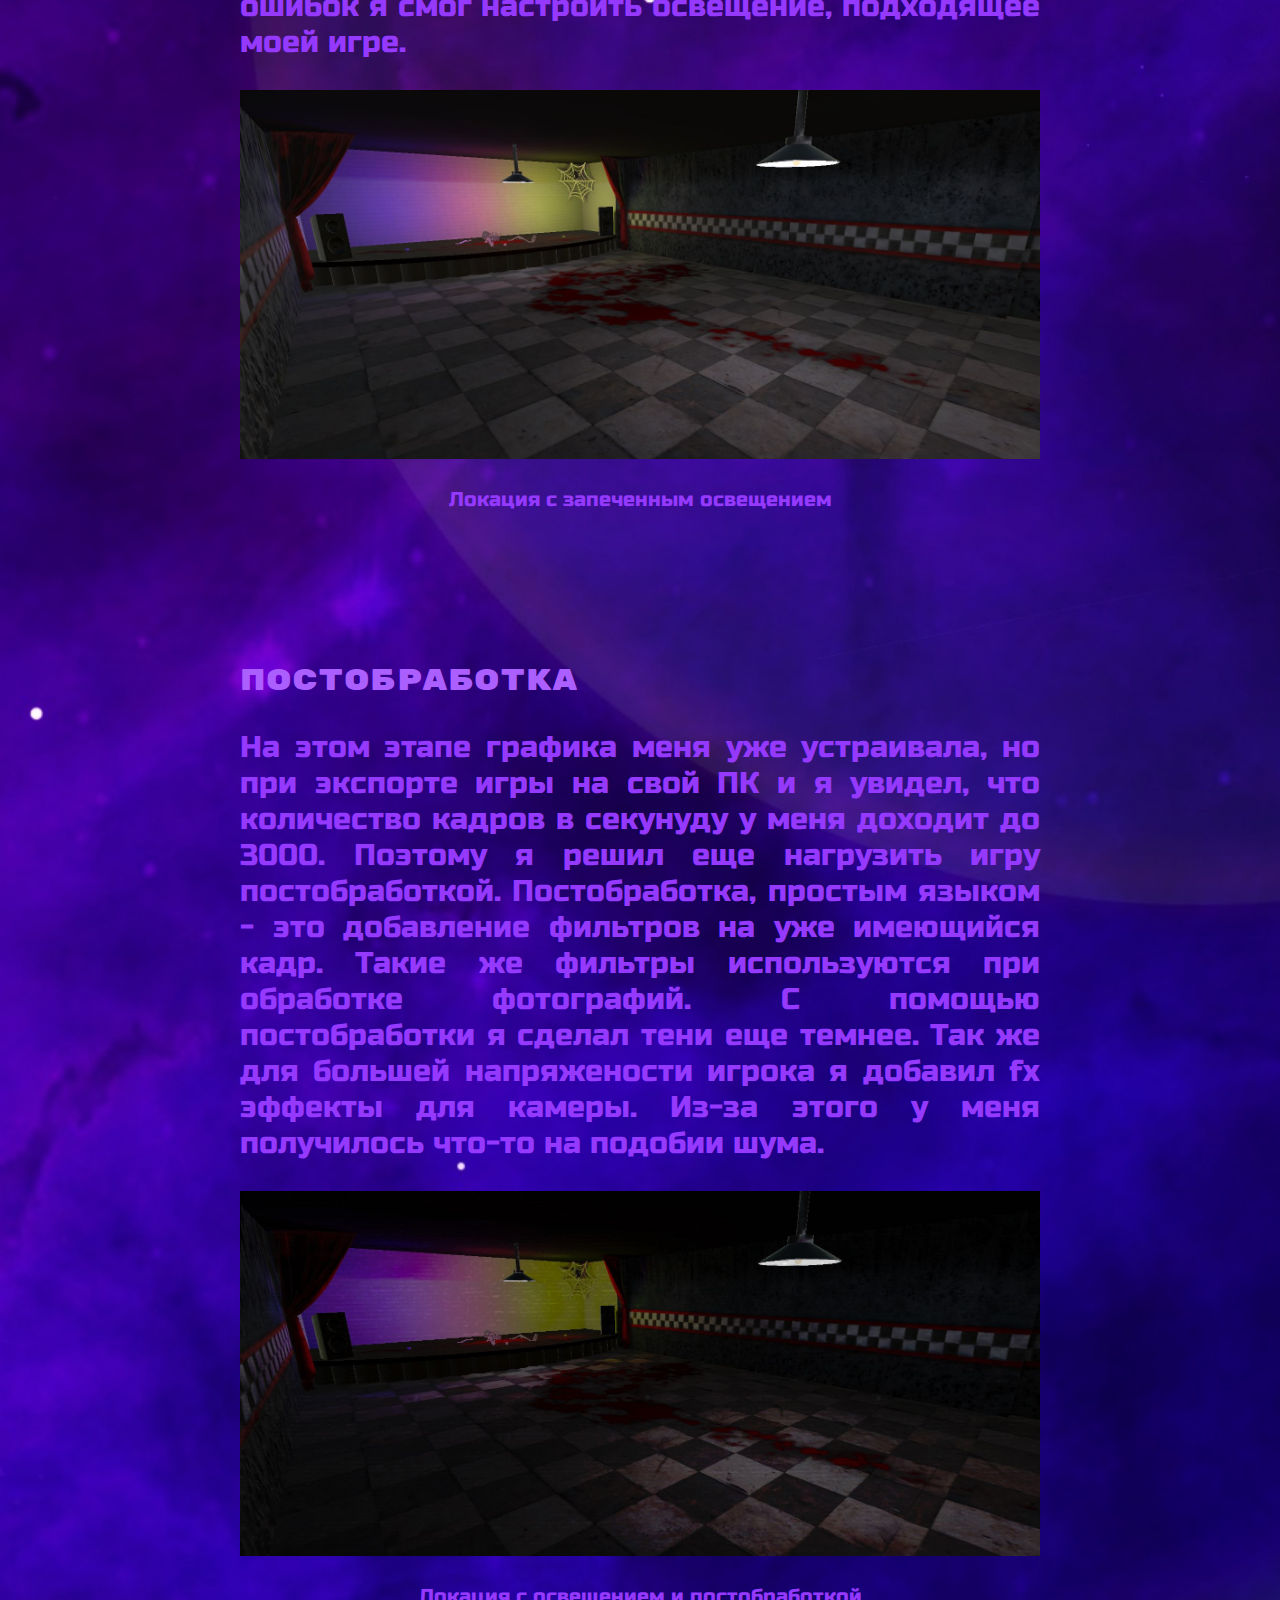
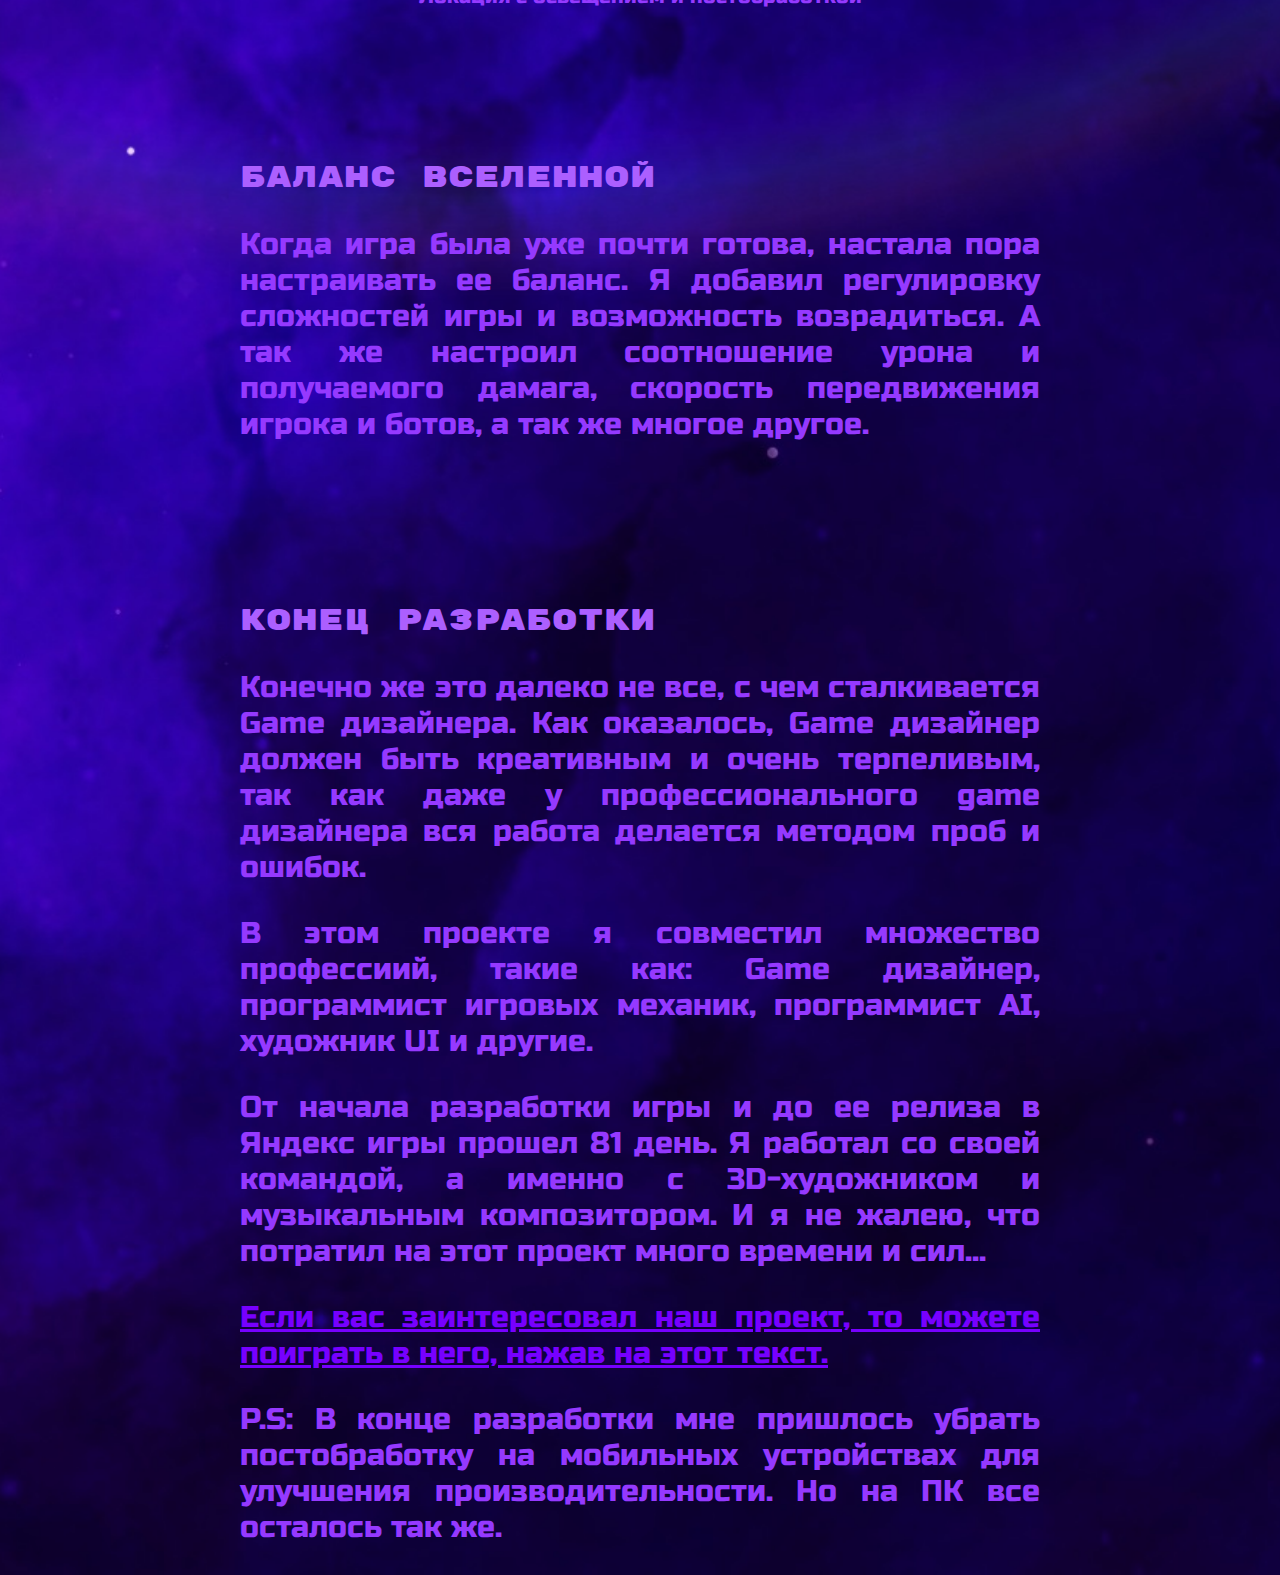
==== commit 7d6fd5b2: "Update index.html" ====
--- a/index.html
+++ b/index.html
@@ -57,7 +57,7 @@
             <p>В этом проекте я совместил множество профессиий, такие как: Game дизайнер, программист игровых механик, программист AI, художник UI и другие. </p>
             <p>От начала разработки игры и до ее релиза в Яндекс игры прошел 81 день. Я работал со своей командой, а именно c 3D-художником и музыкальным композитором. И я не жалею, что потратил на этот проект много времени и сил...</p>
             <a href="https://yandex.ru/games/app/311599?lang=ru">Если вас заинтересовал наш проект, то можете поиграть в него, нажав на этот текст.</a>
-            <p>P.S: В конце разработки мне пришлось убрать постобработку для улучшения производительности на мобильных устройствах. Но на ПК все осталось так же.</p>
+            <p>P.S: В конце разработки мне пришлось убрать постобработку на мобильных устройствах для улучшения производительности. Но на ПК все осталось так же.</p>
         </div>
     </div>
 </body>
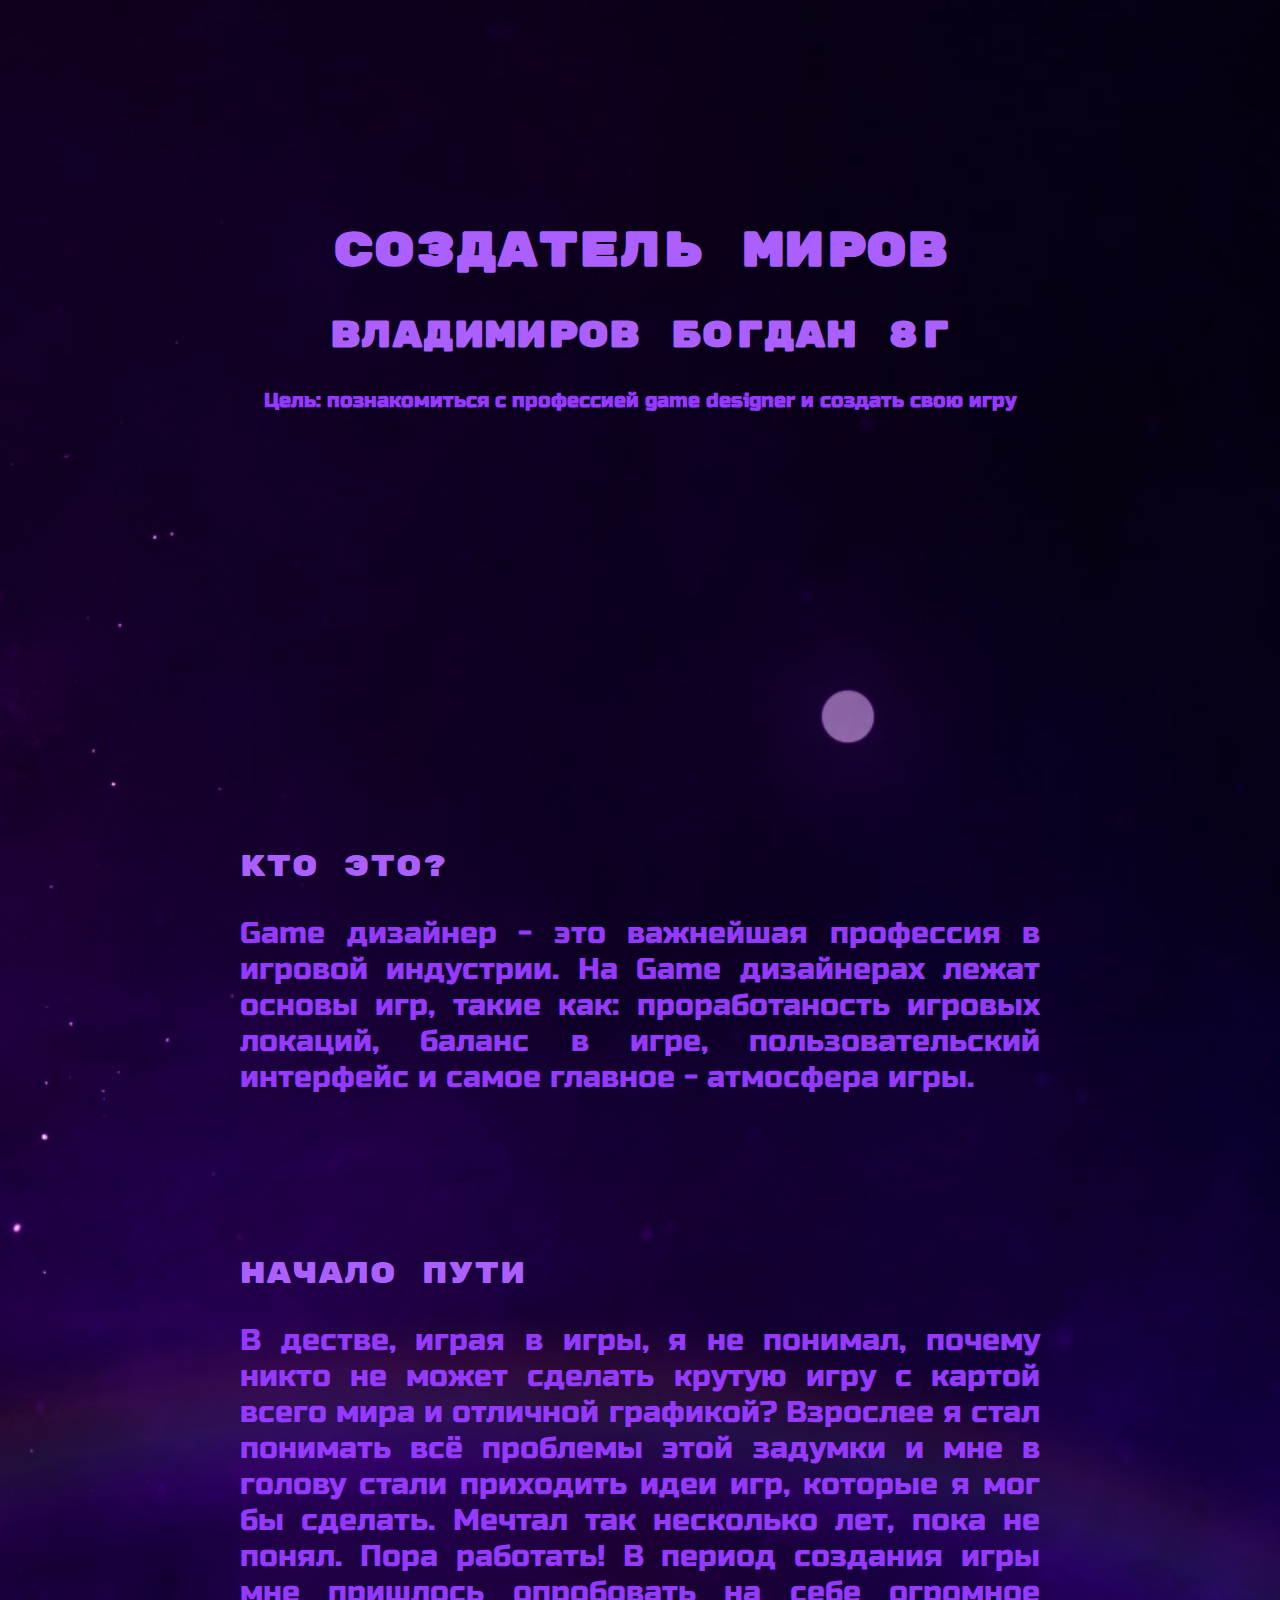
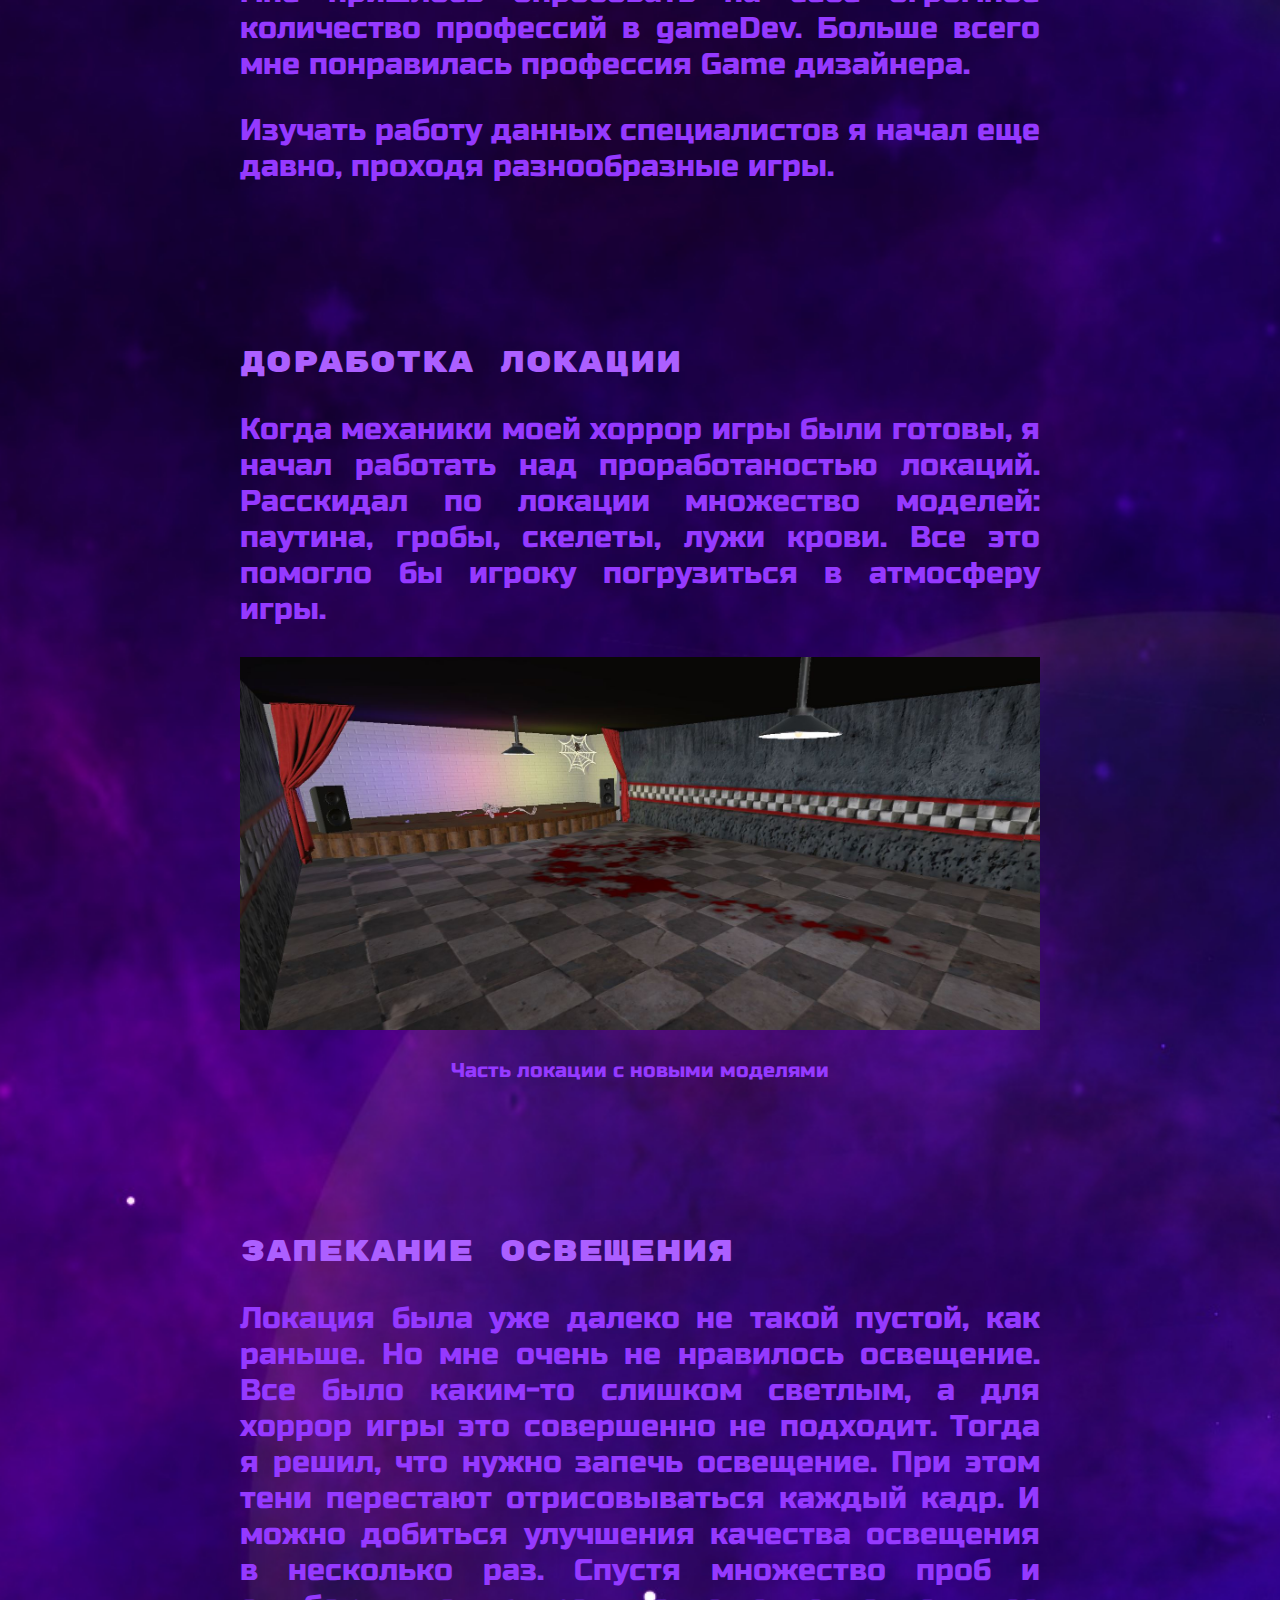
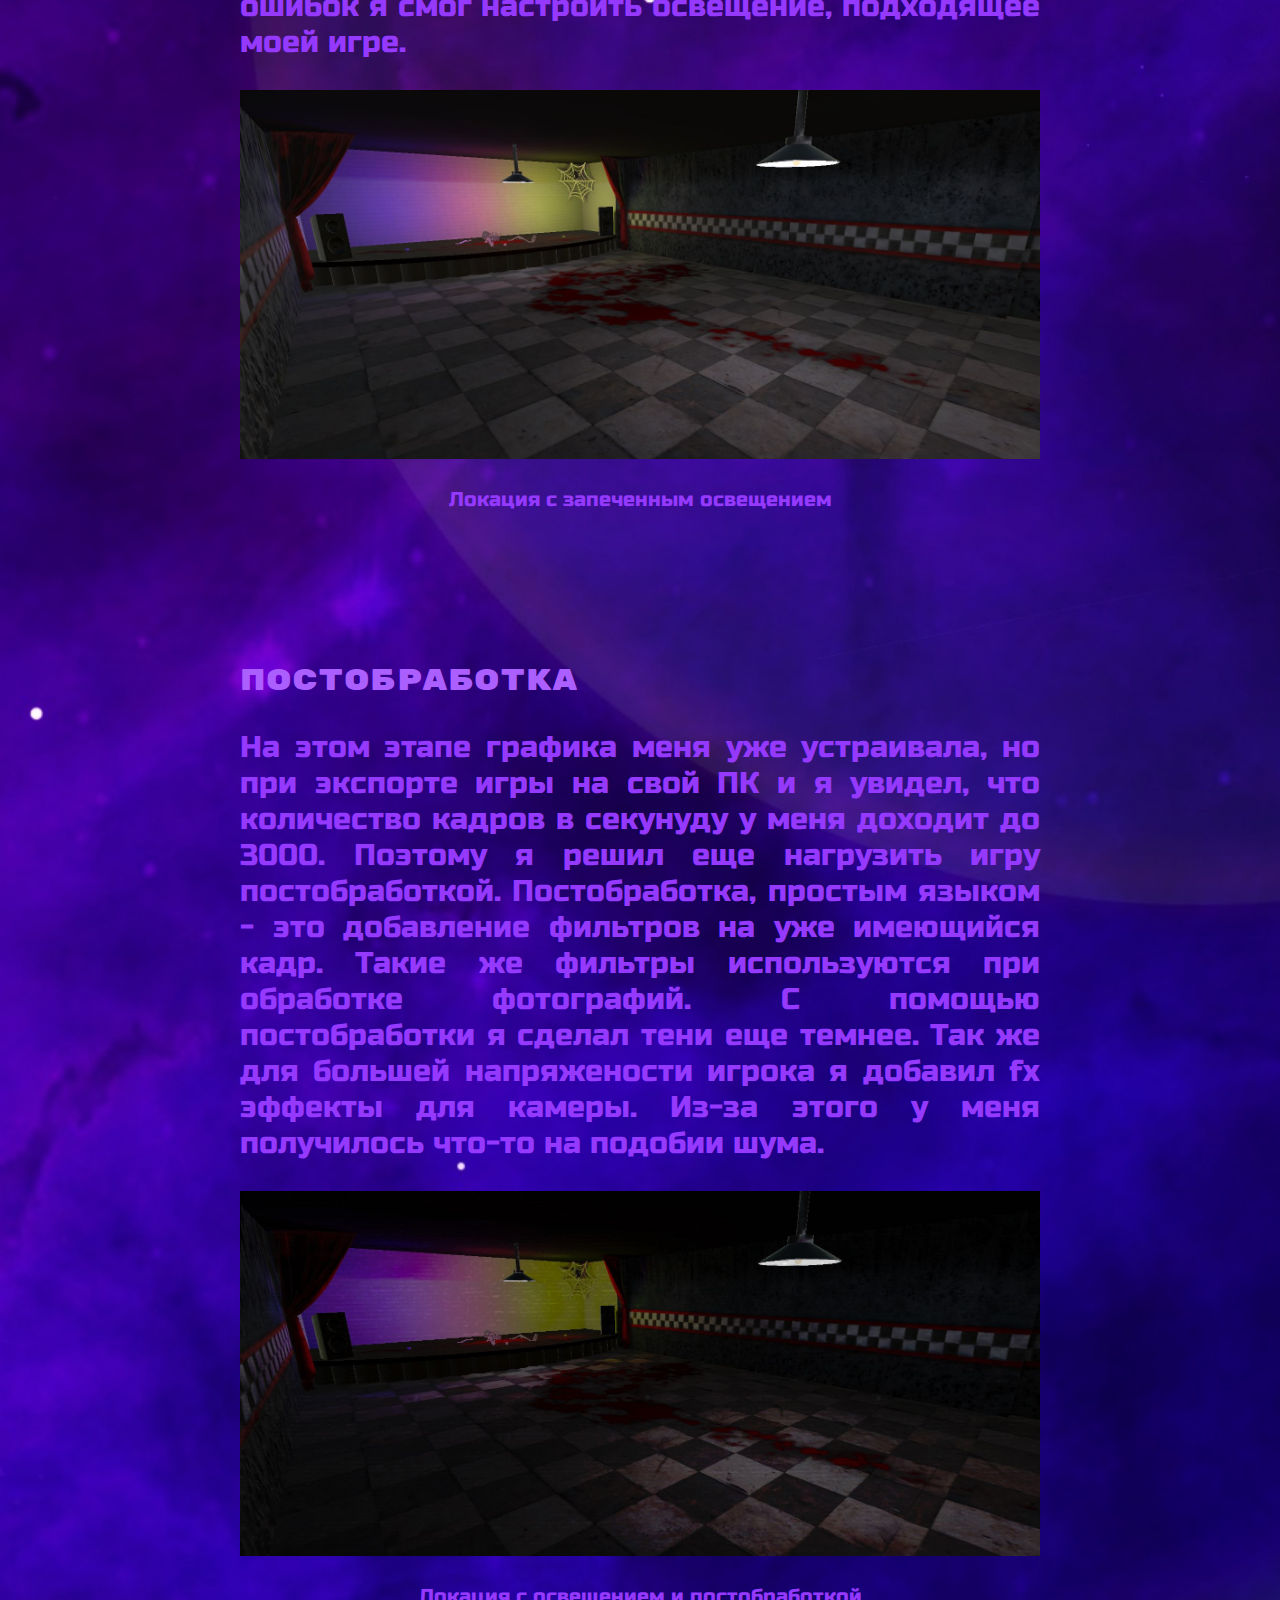
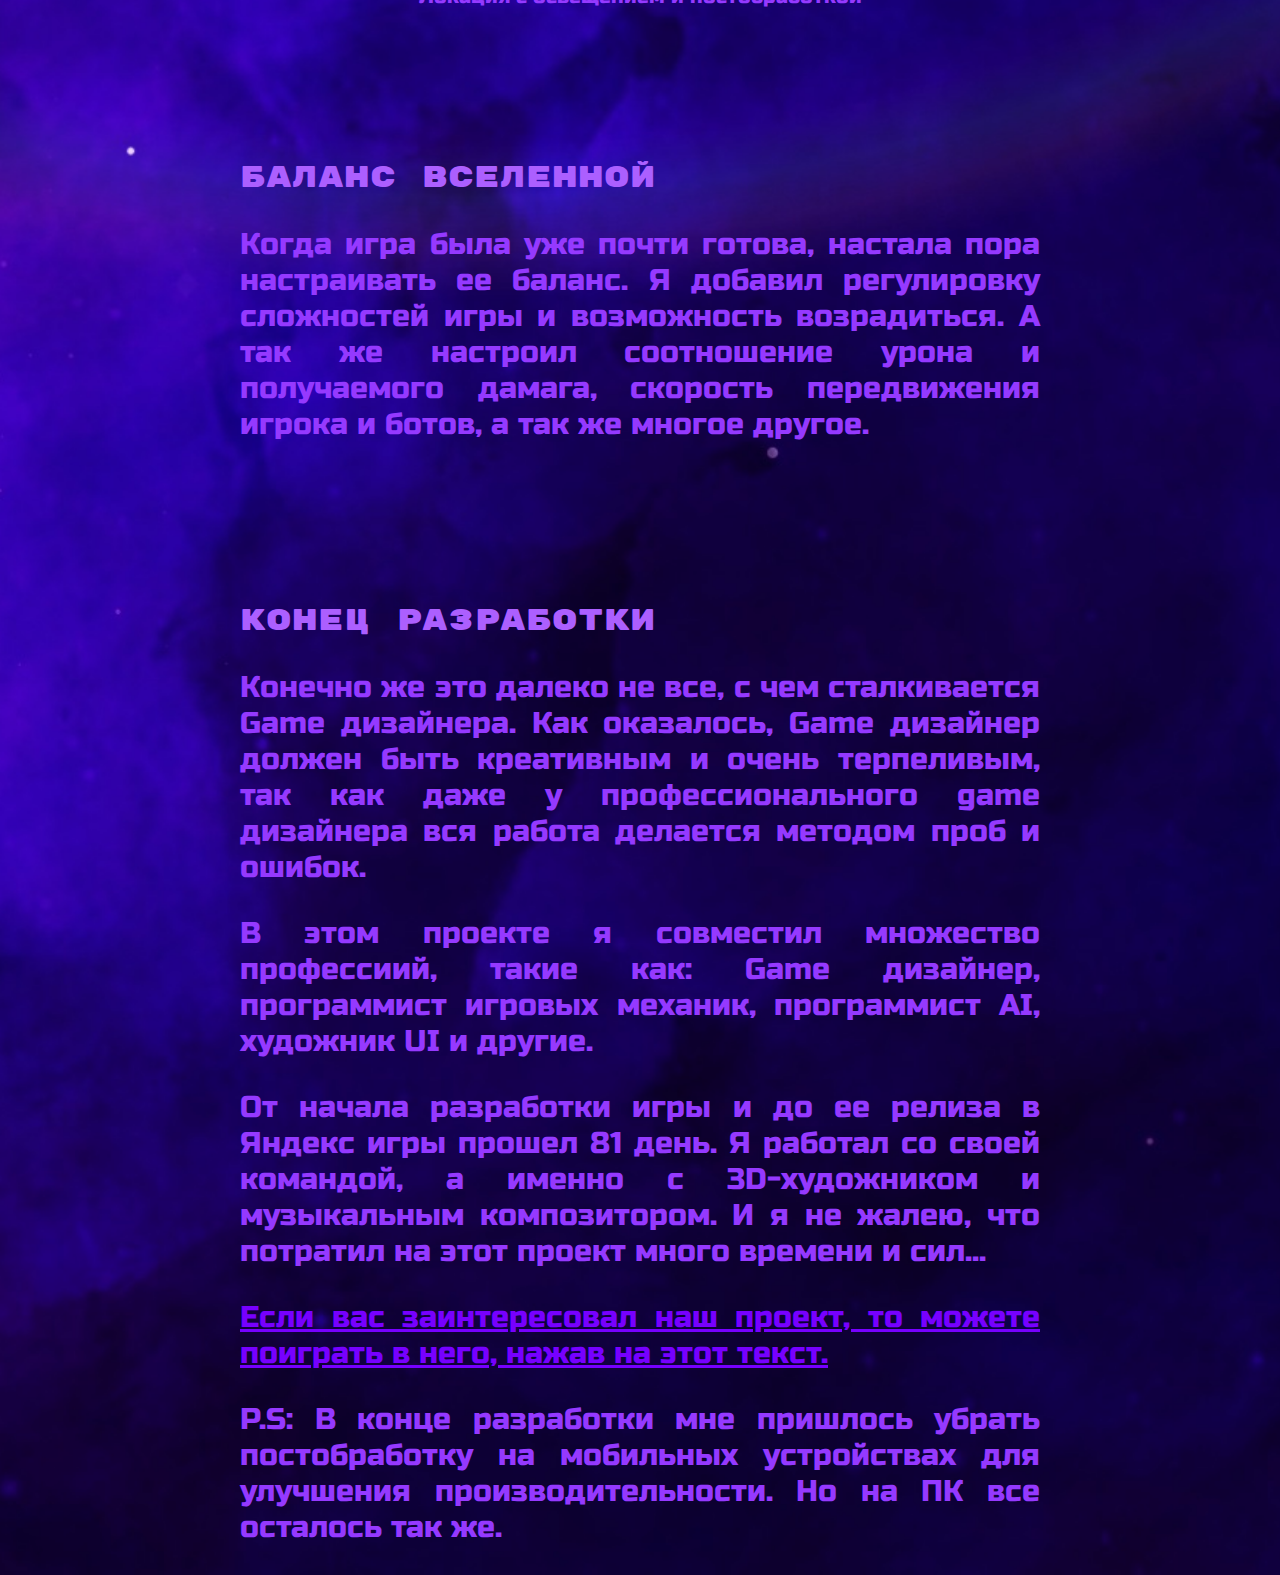
==== commit 589abd25: "Update index.html" ====
--- a/index.html
+++ b/index.html
@@ -8,7 +8,7 @@
 </head>
 <body>
     <div class="headOfPage">
-        <h1 class="MainText">Im a game designer</h1>
+        <h1 class="MainText">Создатель миров</h1>
         <h2 class="MainText">Владимиров Богдан 8г</h2>
         <div class="purposes">
             <h4>Цель: познакомиться с профессией game designer и создать свою игру</h4>
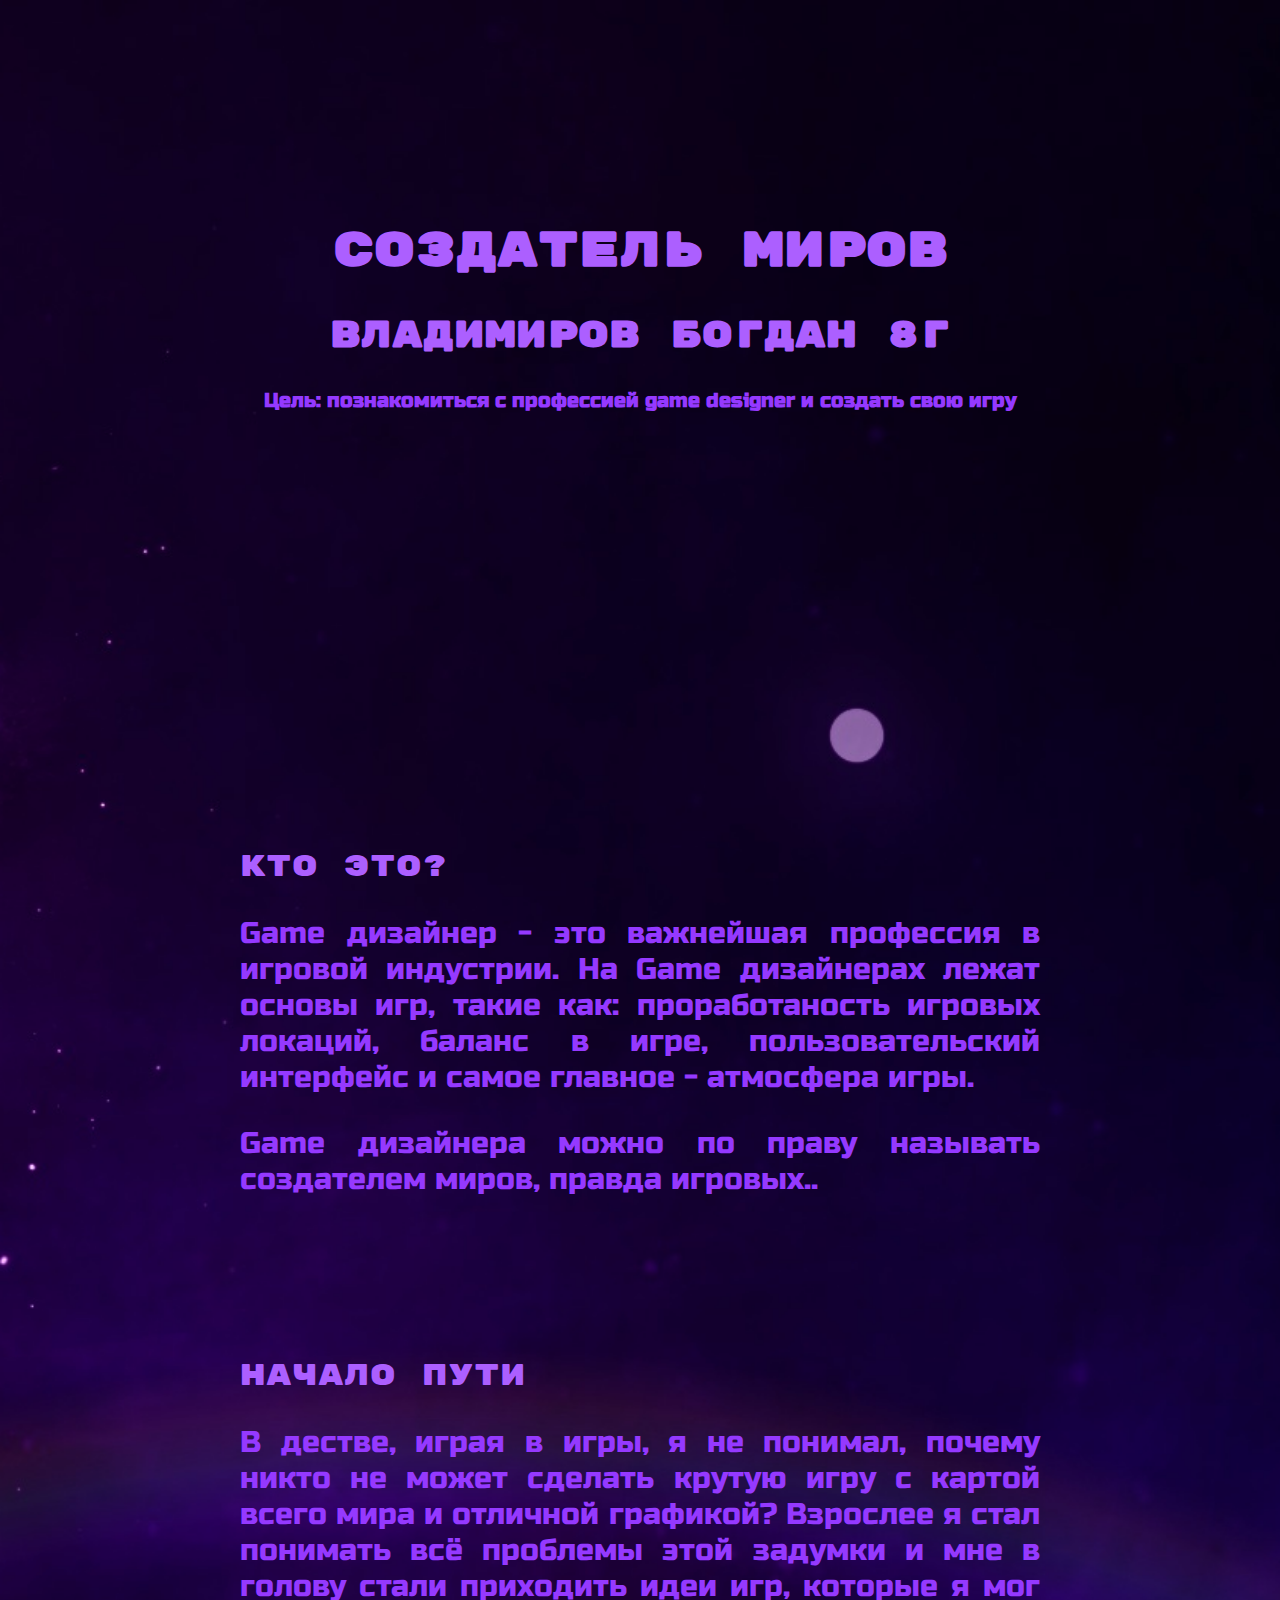
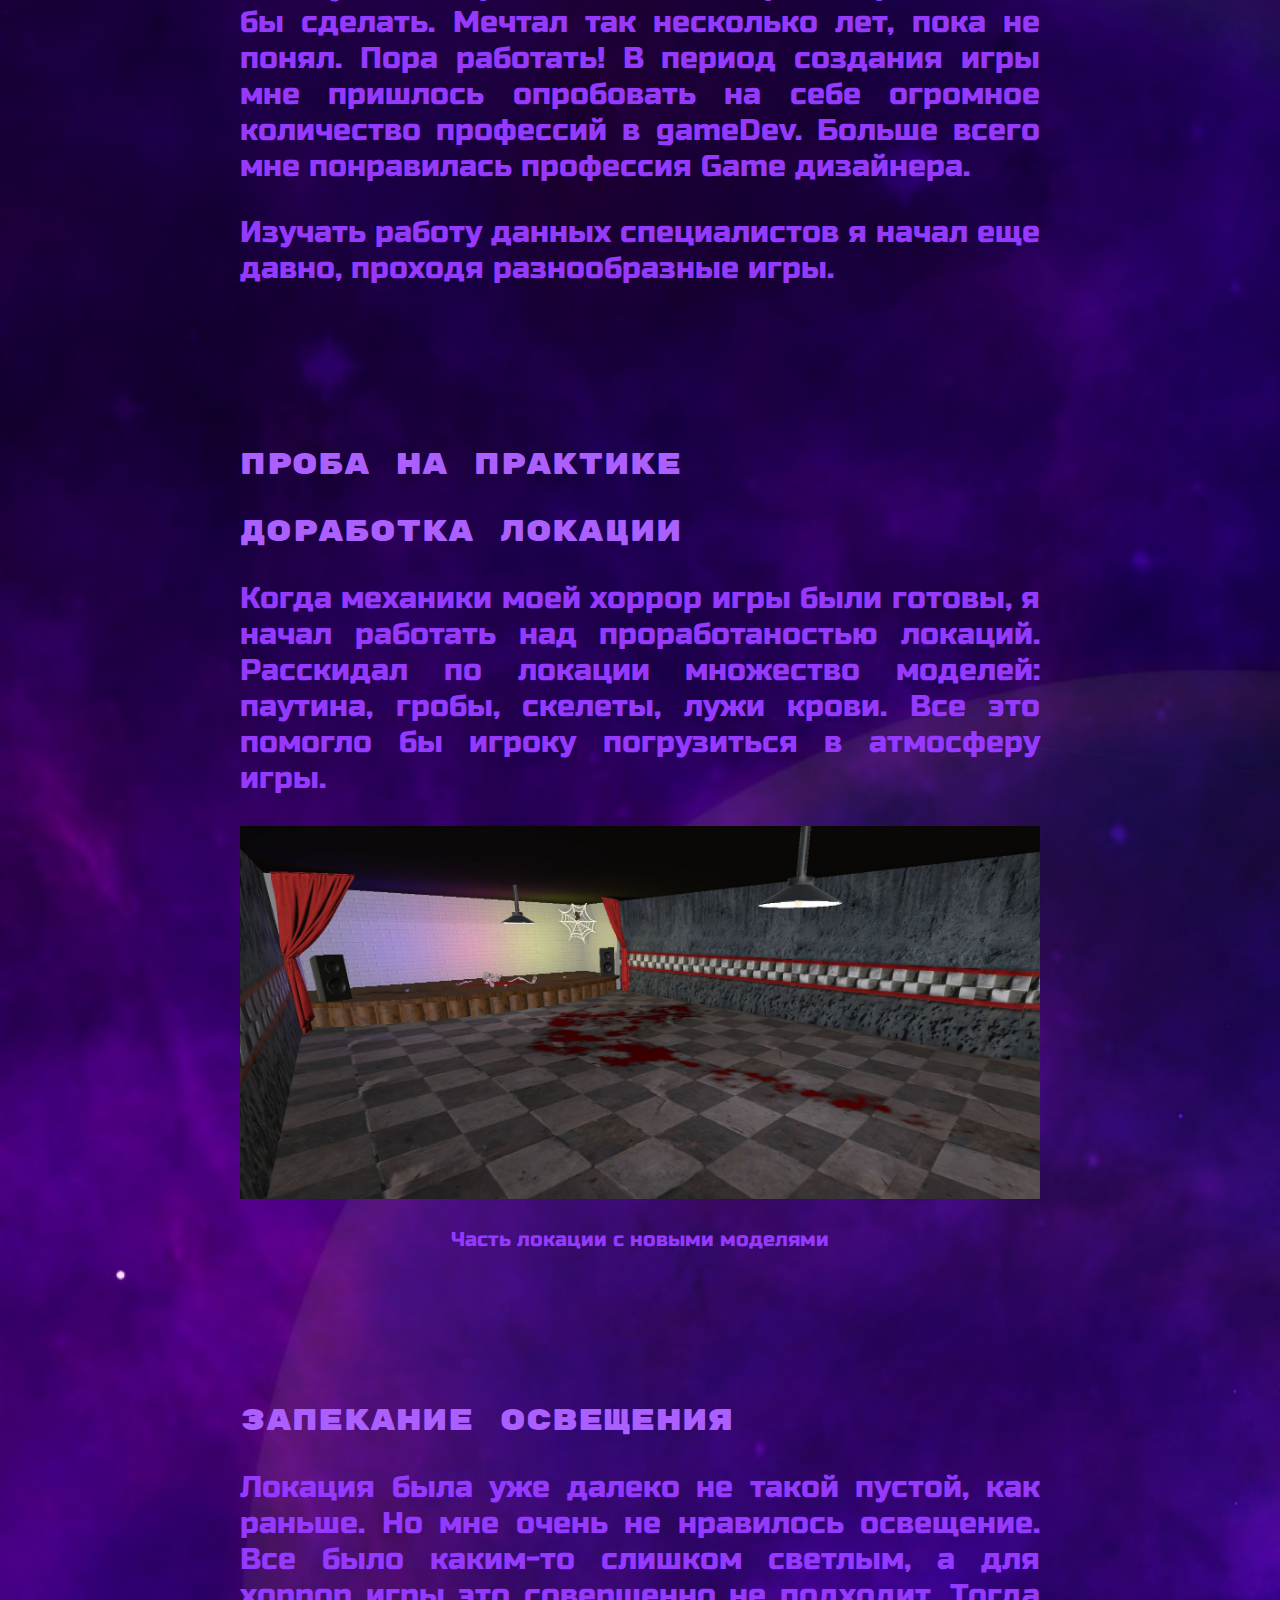
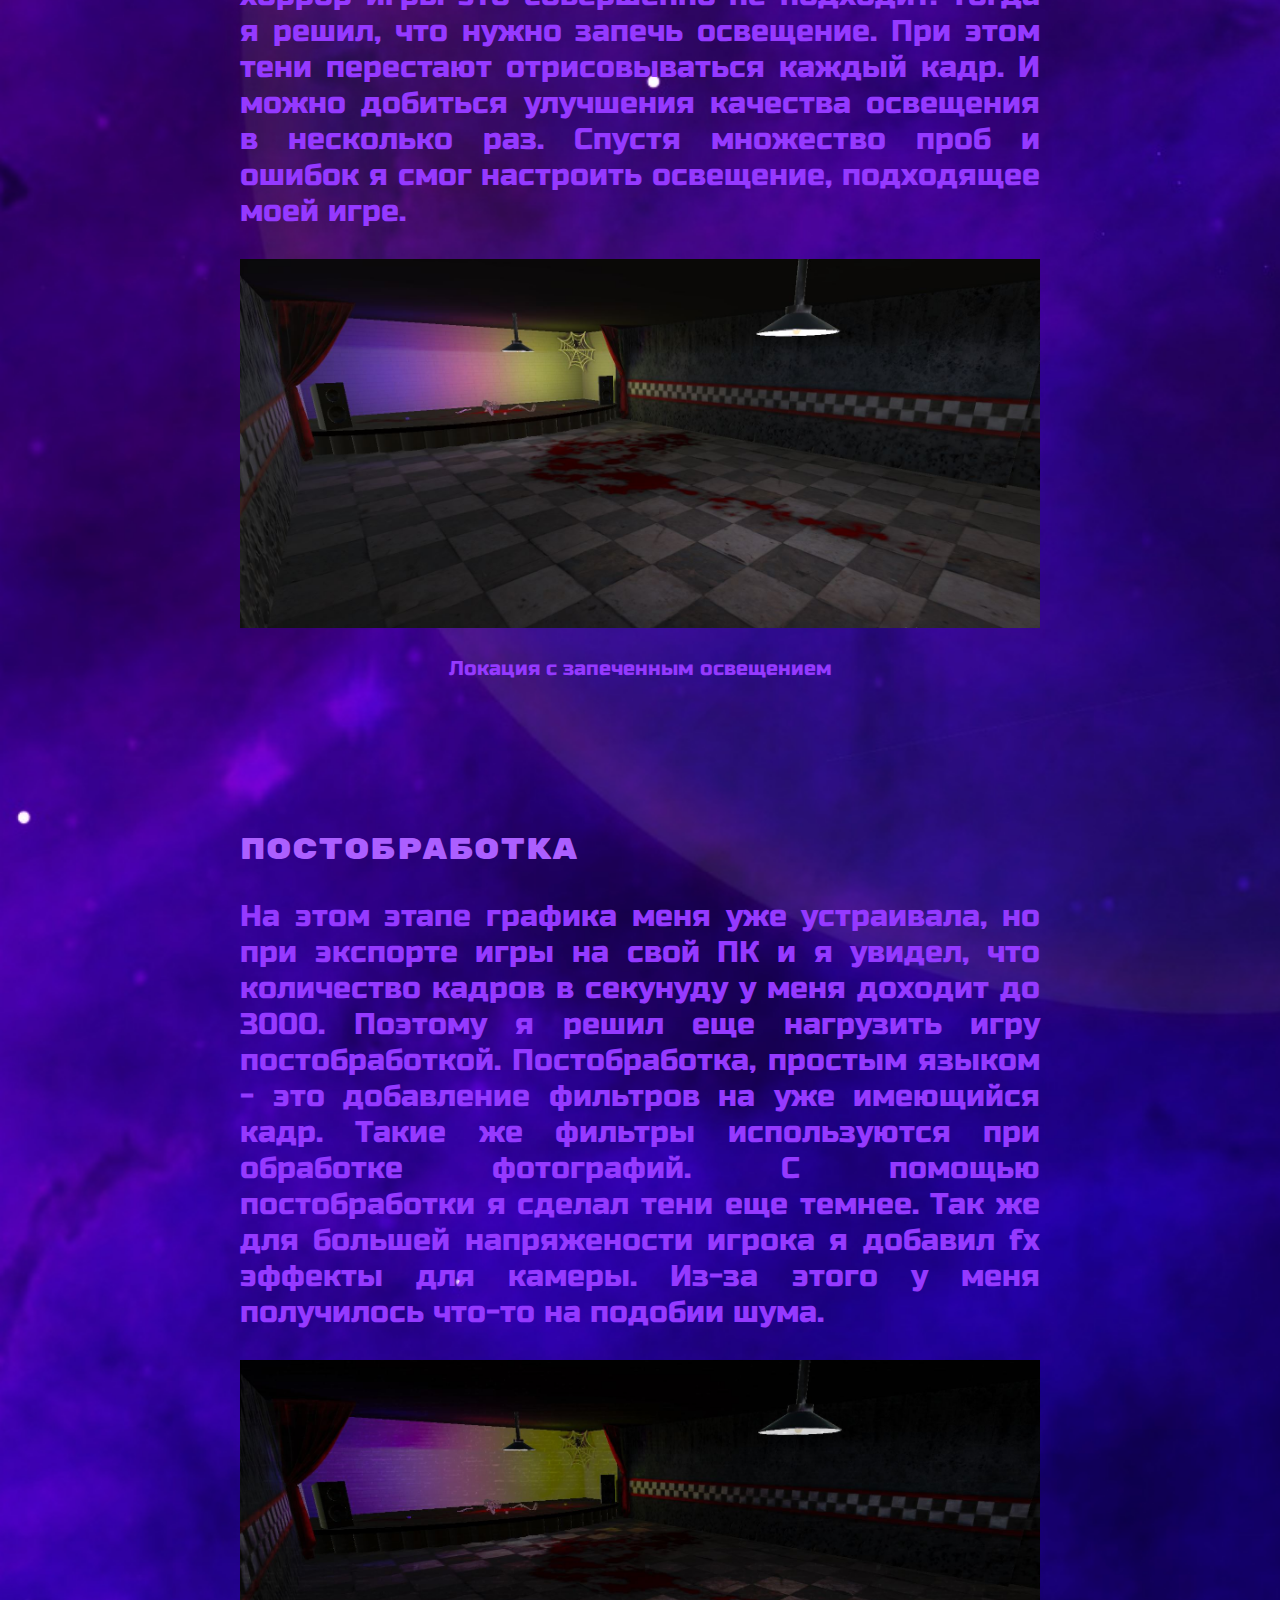
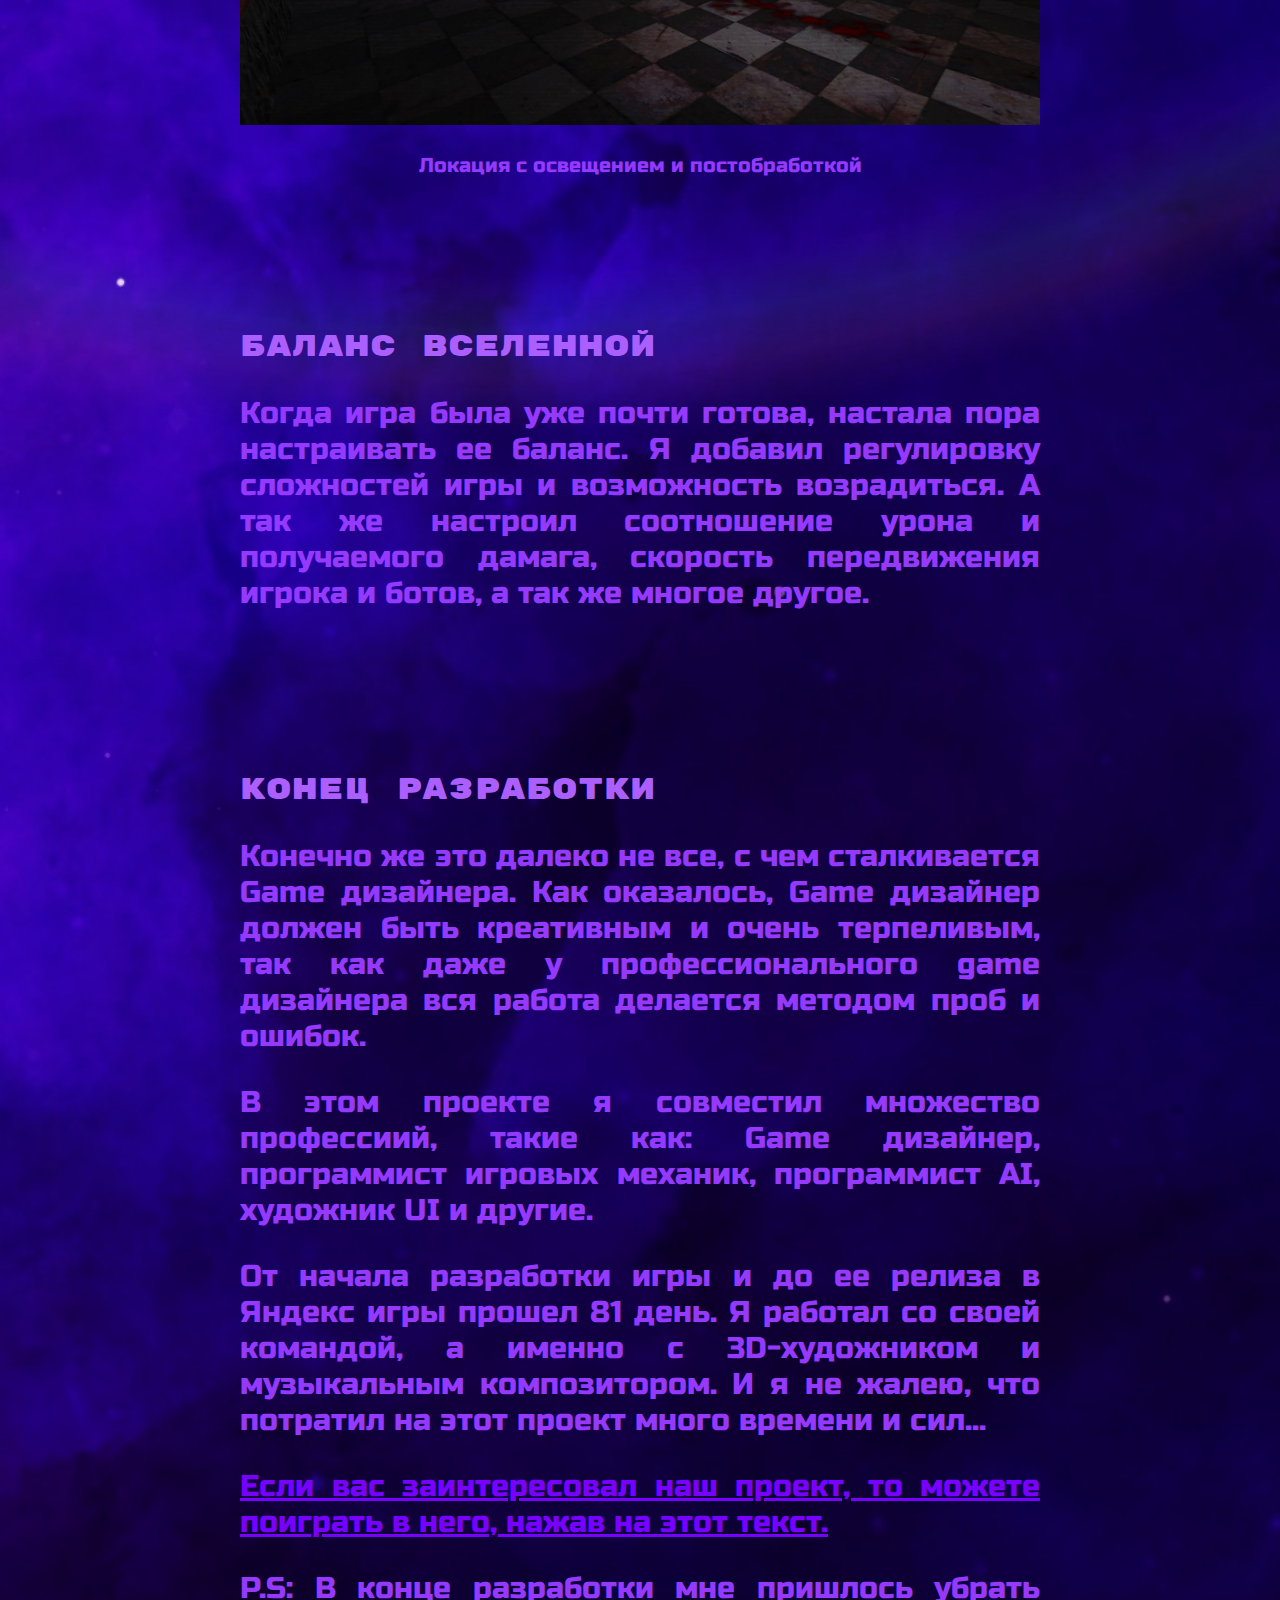
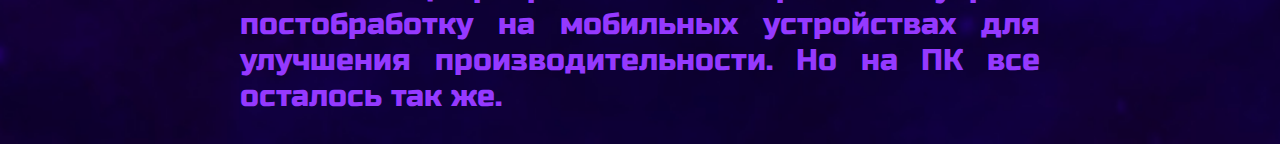
==== commit 216e2682: "Update index.html" ====
--- a/index.html
+++ b/index.html
@@ -19,6 +19,7 @@
         <div class="bodyOfPage">
             <p class="MainText">Кто это?</p>
             <p>Game дизайнер - это важнейшая профессия в игровой индустрии. На Game дизайнерах лежат основы игр, такие как: проработаность игровых локаций, баланс в игре, пользовательский интерфейс и самое главное - атмосфера игры.</p>
+            <p>Game дизайнера можно по праву называть создателем миров, правда игровых..</p>
             <!-- <img src="img/TheFourthStepImg.jpg" alt=""> -->
             <!-- <p class="description">Один из примеров UI в игре</p> -->
         </div>
@@ -28,6 +29,7 @@
             <p>Изучать работу данных специалистов я начал еще давно, проходя разнообразные игры.</p>
         </div>
         <div class="bodyOfPage">
+            <p class="MainText">Проба на практике</p>
             <p class="MainText">Доработка локации</p>
             <p>Когда механики моей хоррор игры были готовы, я начал работать над проработаностью локаций. Расскидал по локации множество моделей: паутина, гробы, скелеты, лужи крови. Все это помогло бы игроку погрузиться в атмосферу игры.</p>
             <img src="img/firstScreen.JPG" alt="">
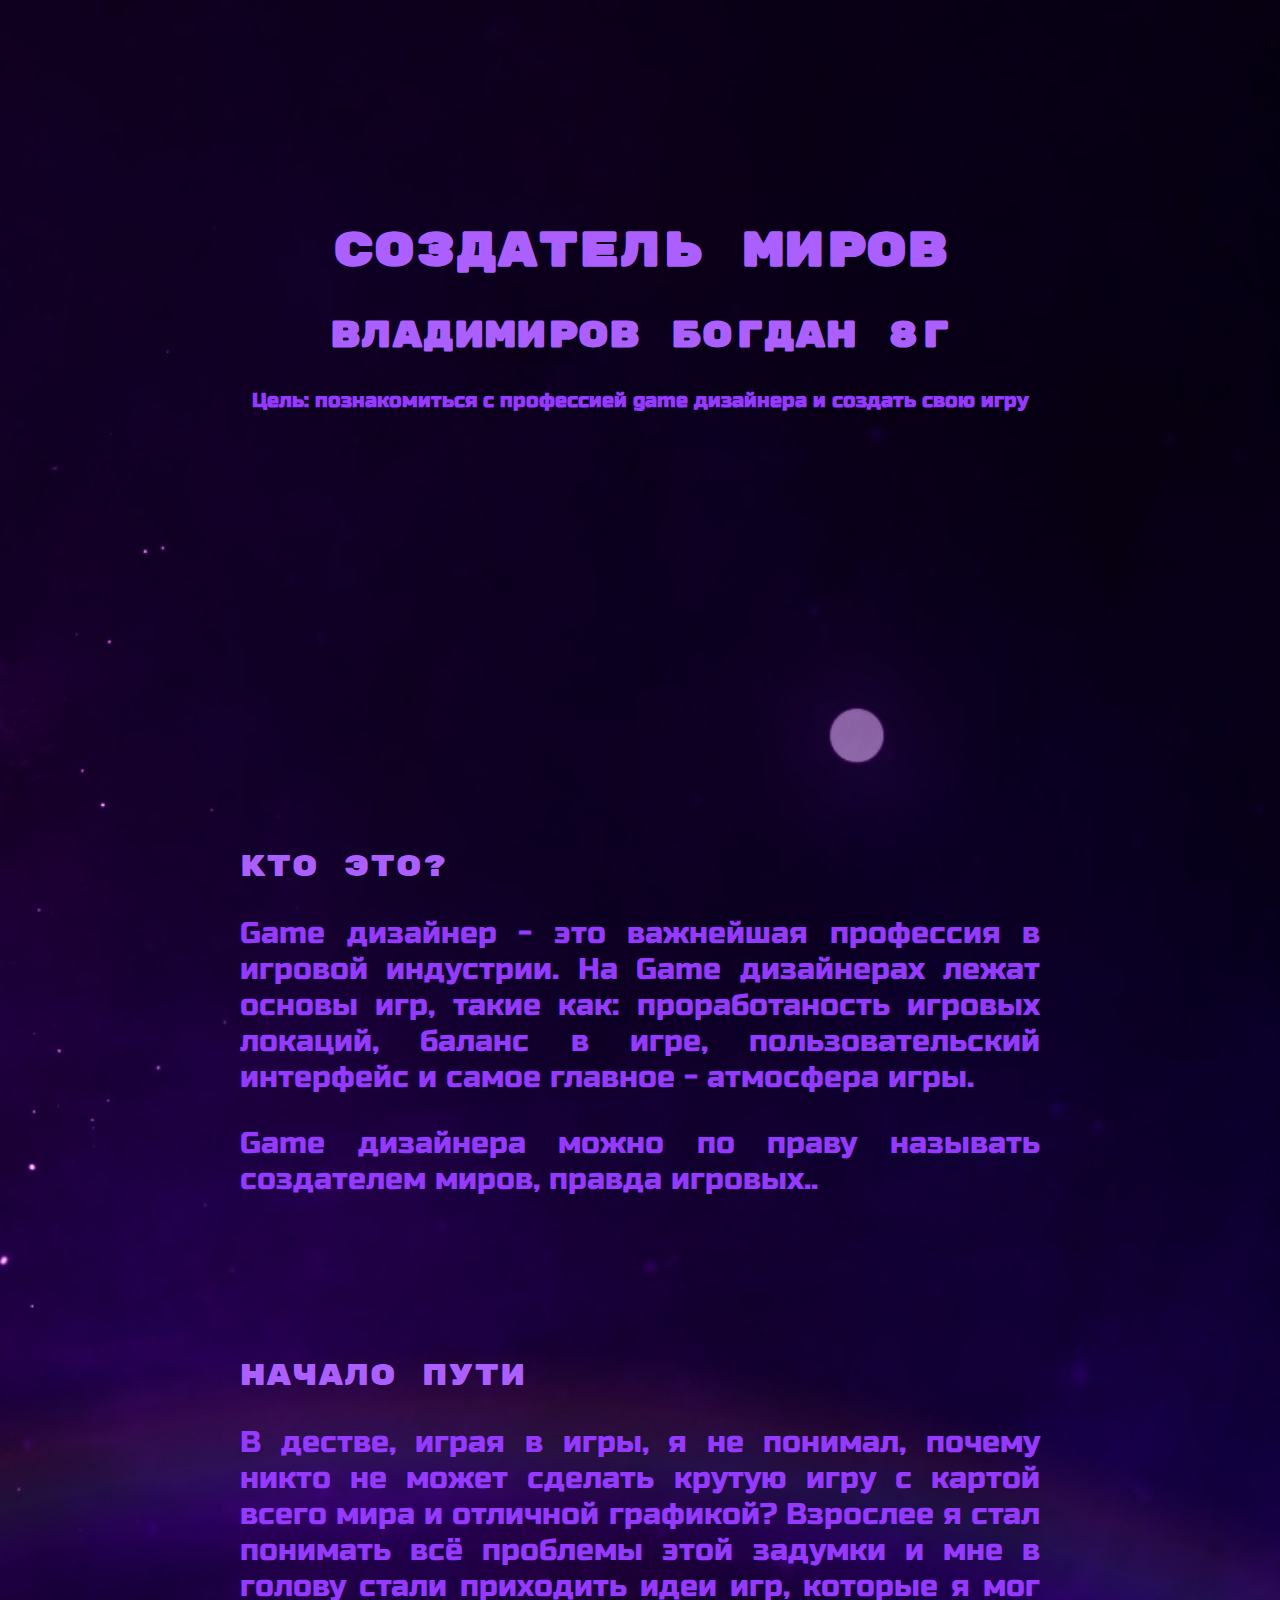
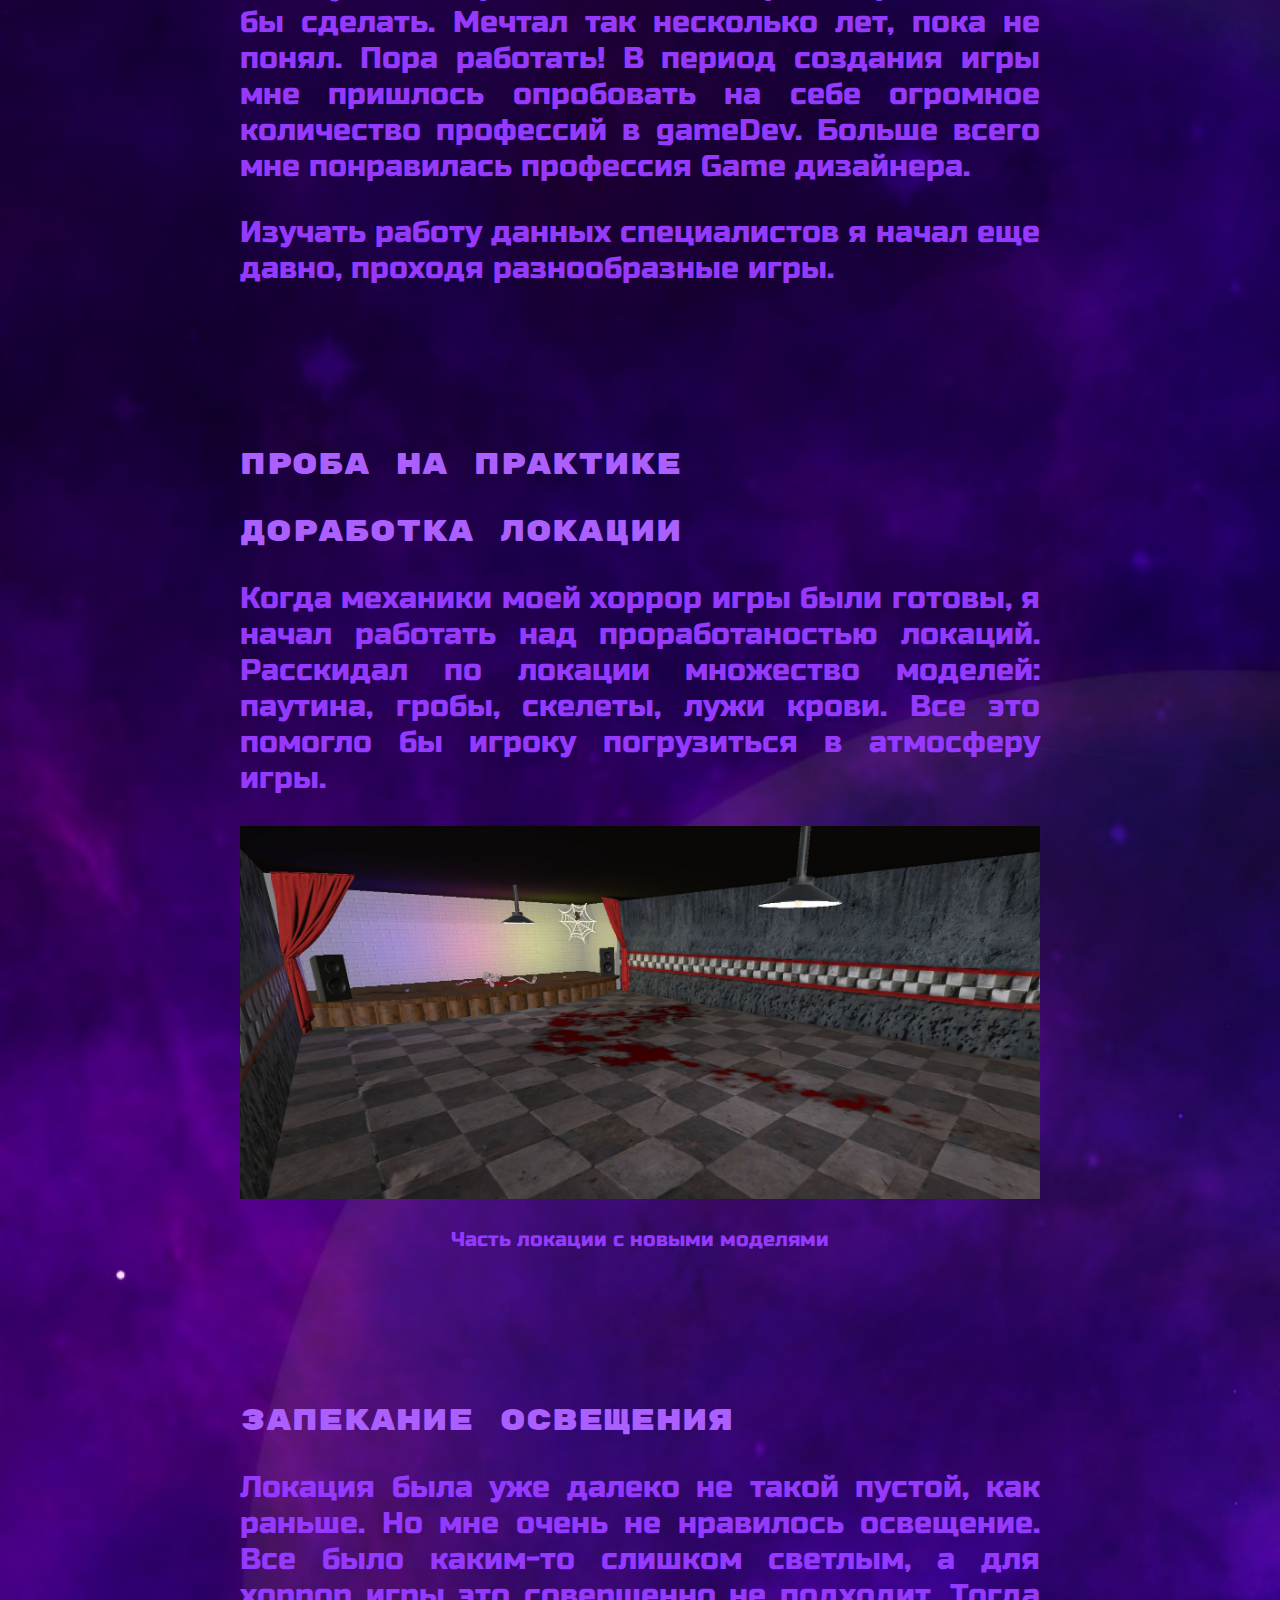
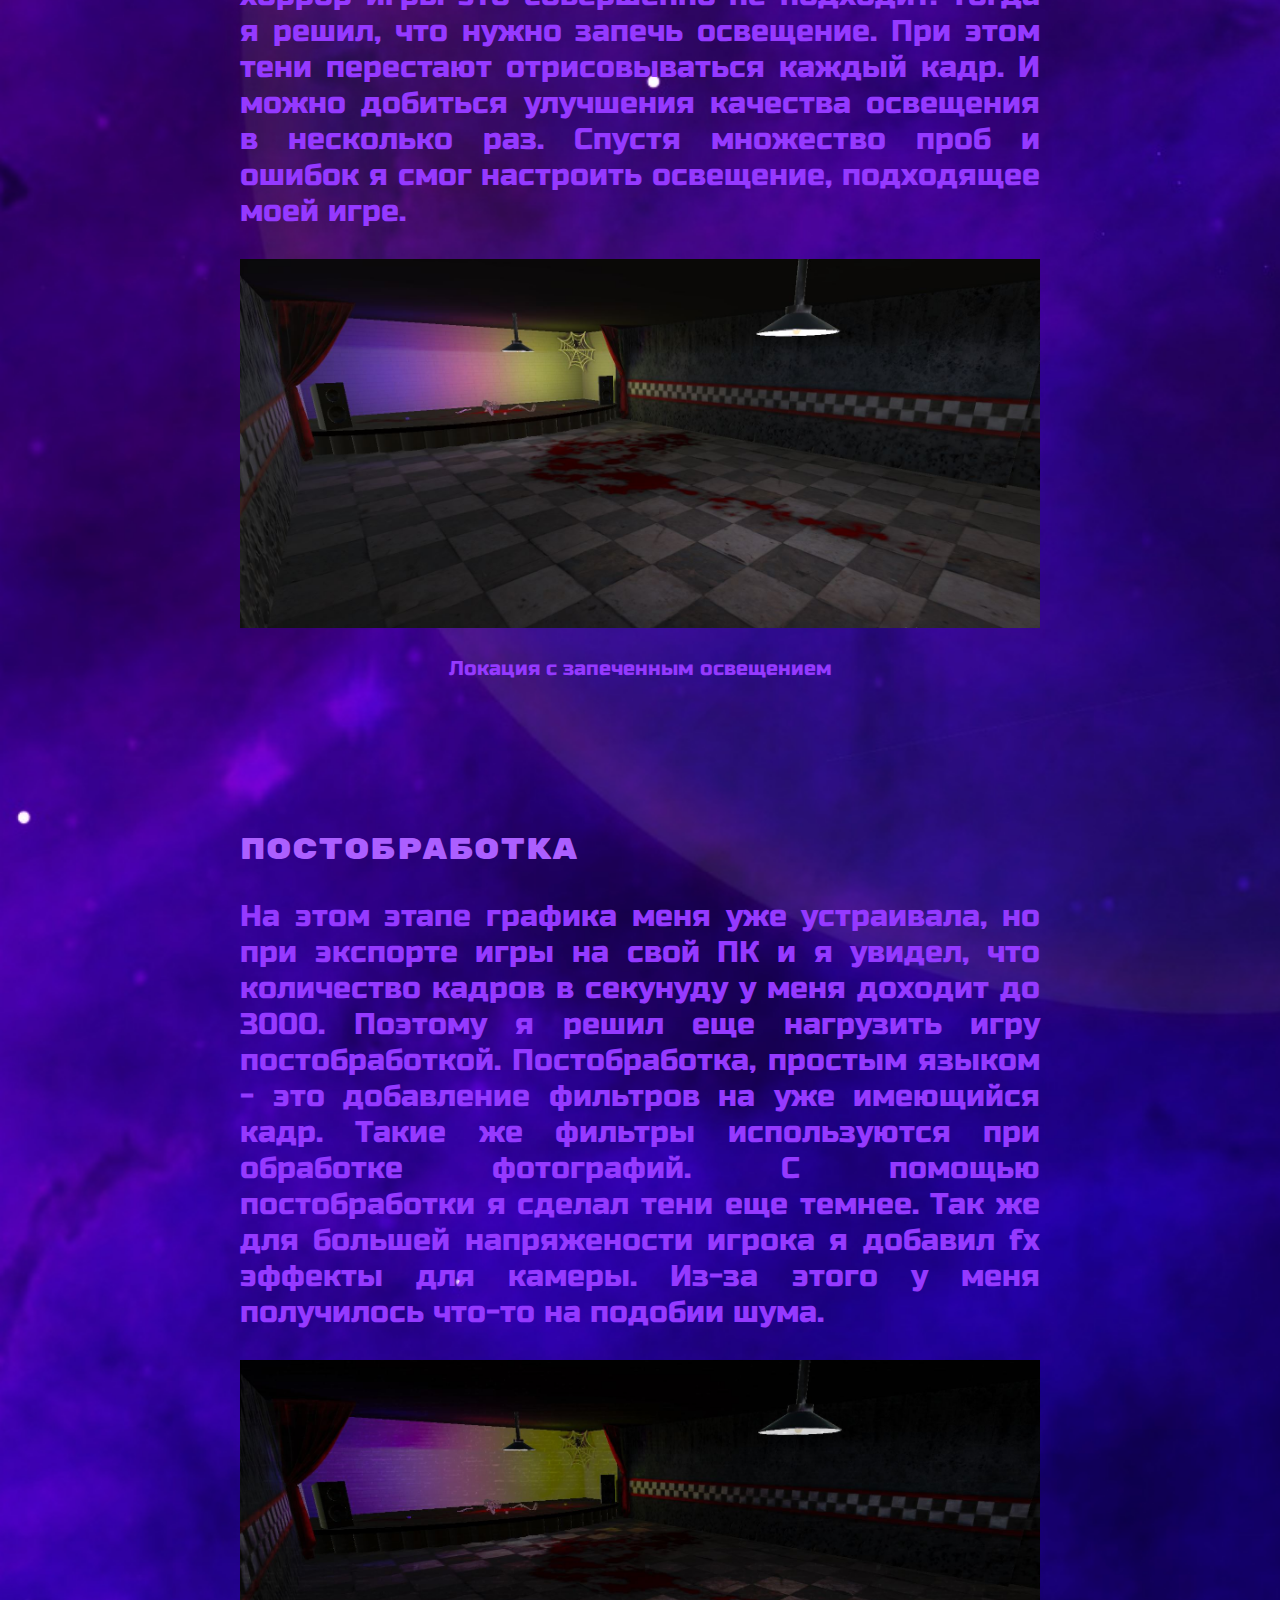
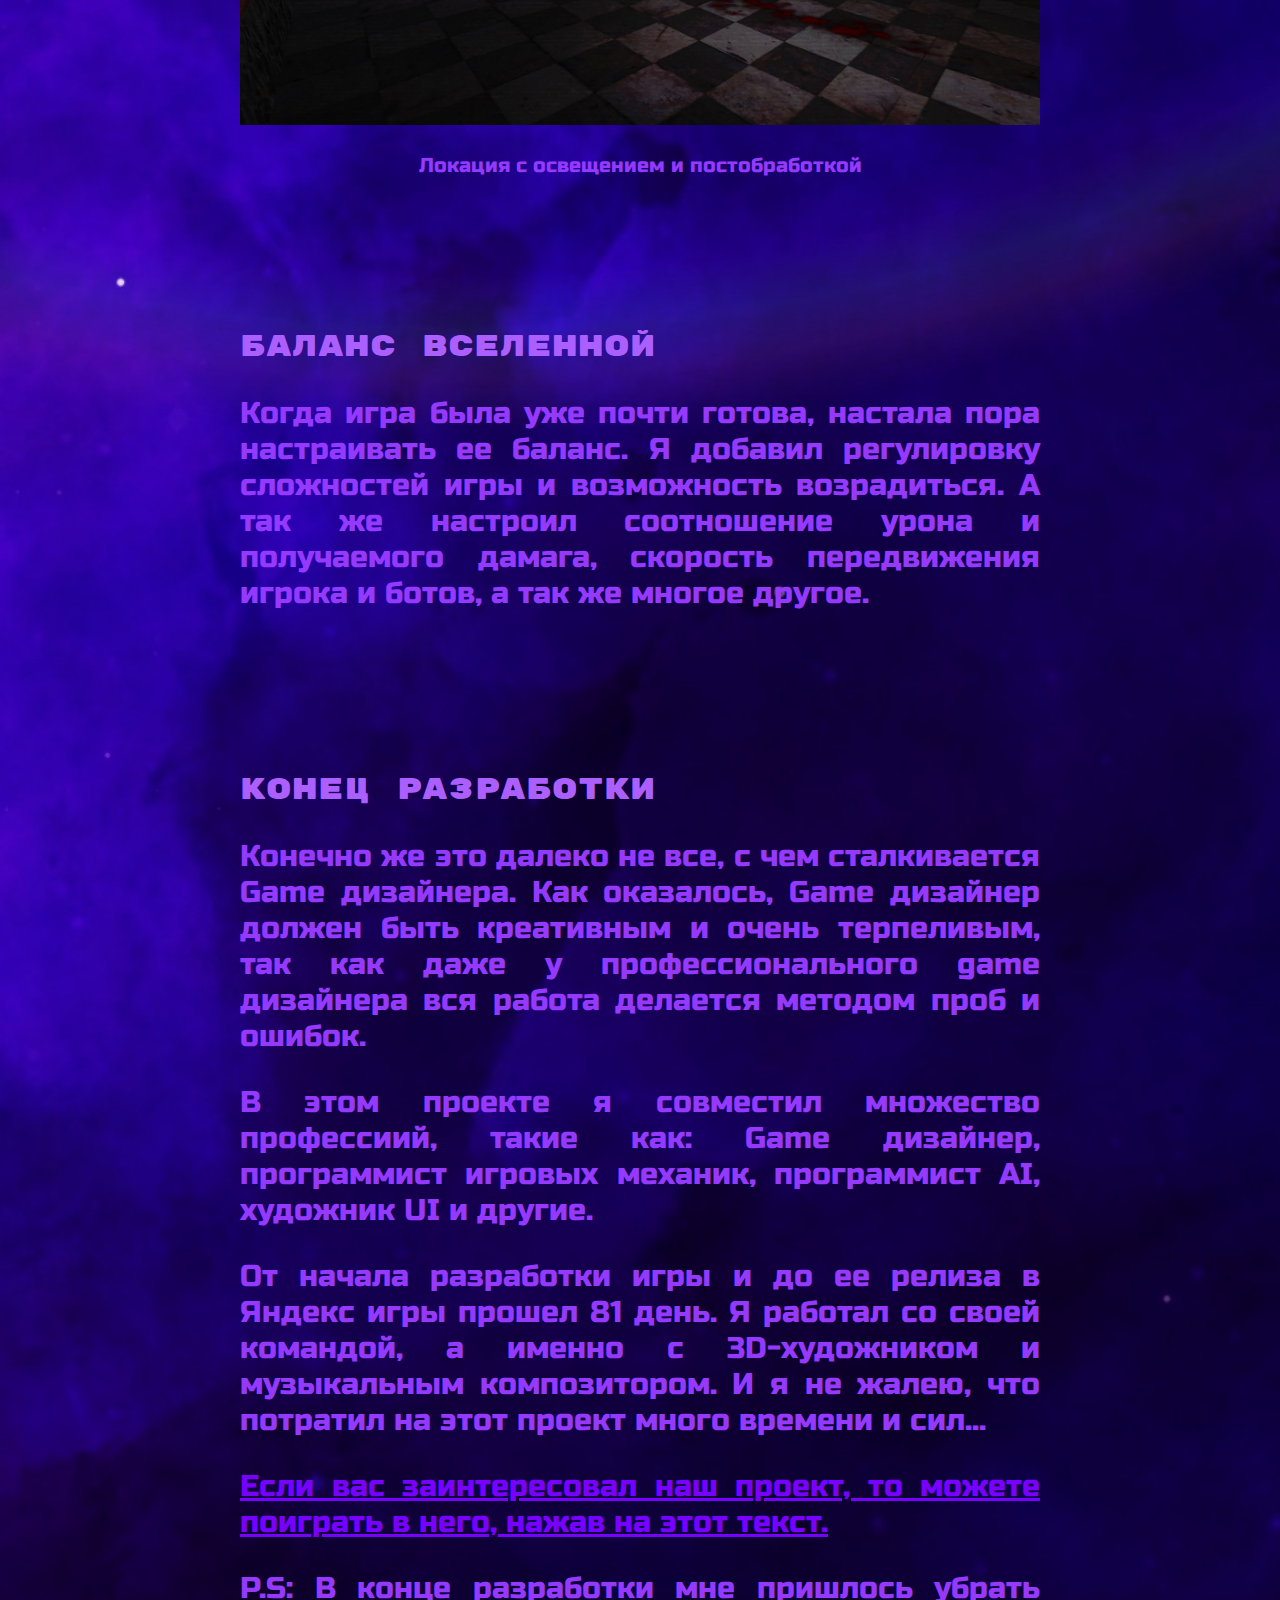
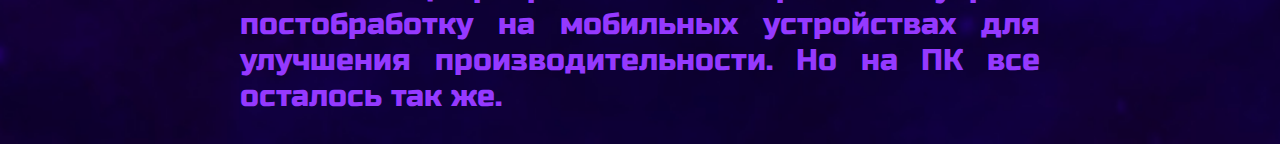
==== commit 3a1388e6: "Update index.html" ====
--- a/index.html
+++ b/index.html
@@ -11,7 +11,7 @@
         <h1 class="MainText">Создатель миров</h1>
         <h2 class="MainText">Владимиров Богдан 8г</h2>
         <div class="purposes">
-            <h4>Цель: познакомиться с профессией game designer и создать свою игру</h4>
+            <h4>Цель: познакомиться с профессией game дизайнера и создать свою игру</h4>
         </div>
     </div>
     
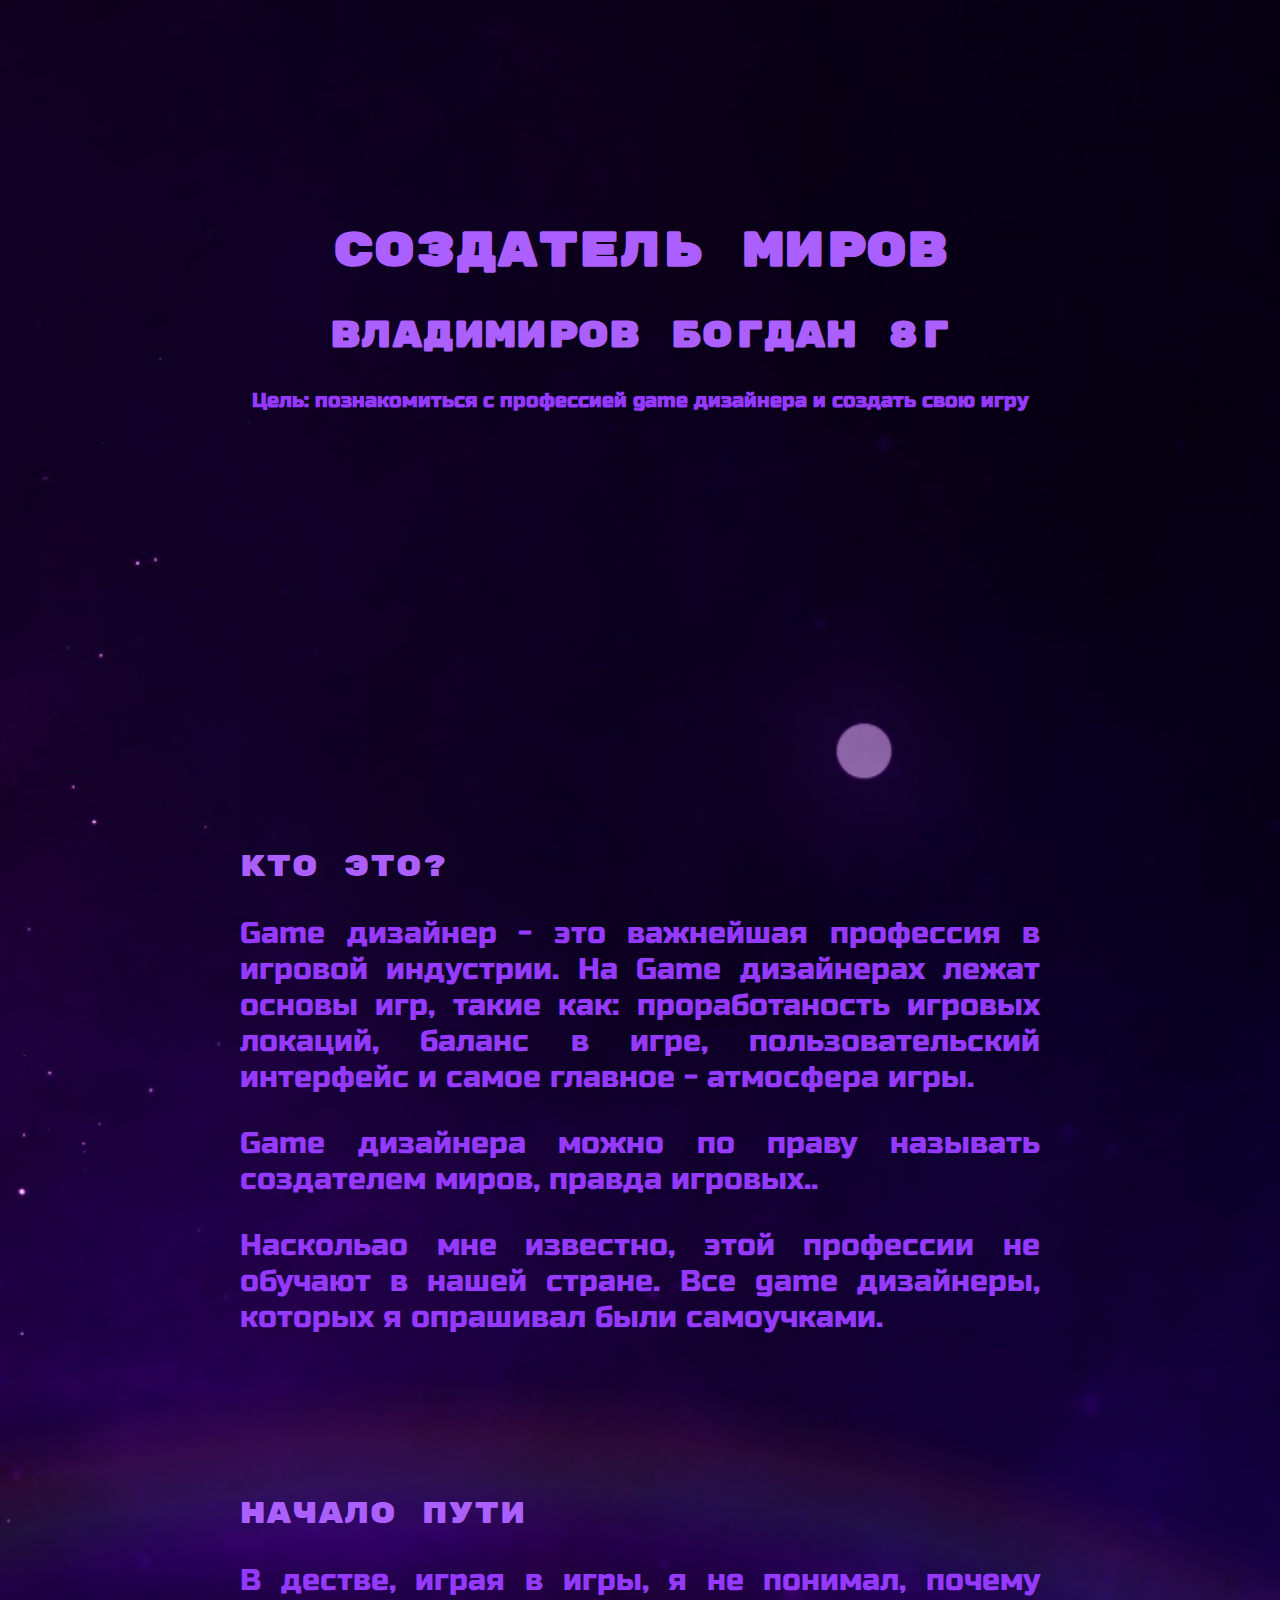
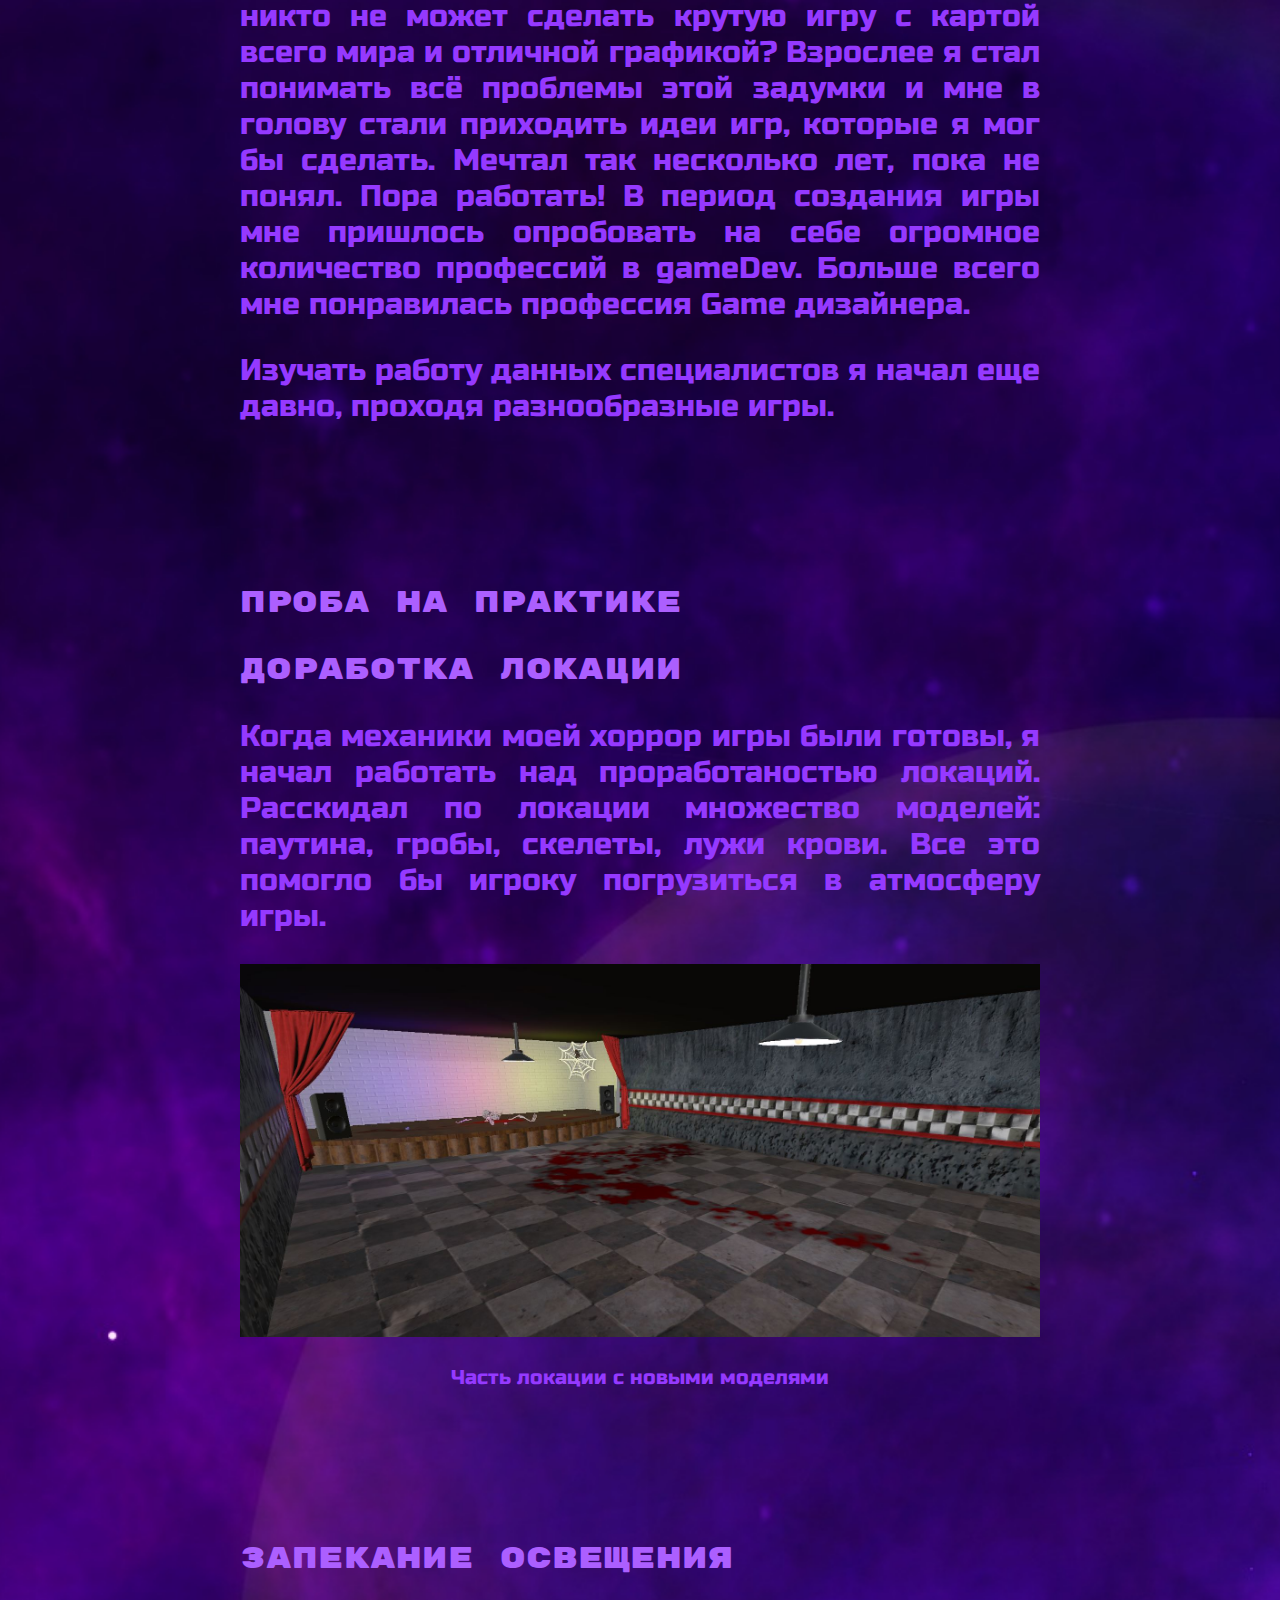
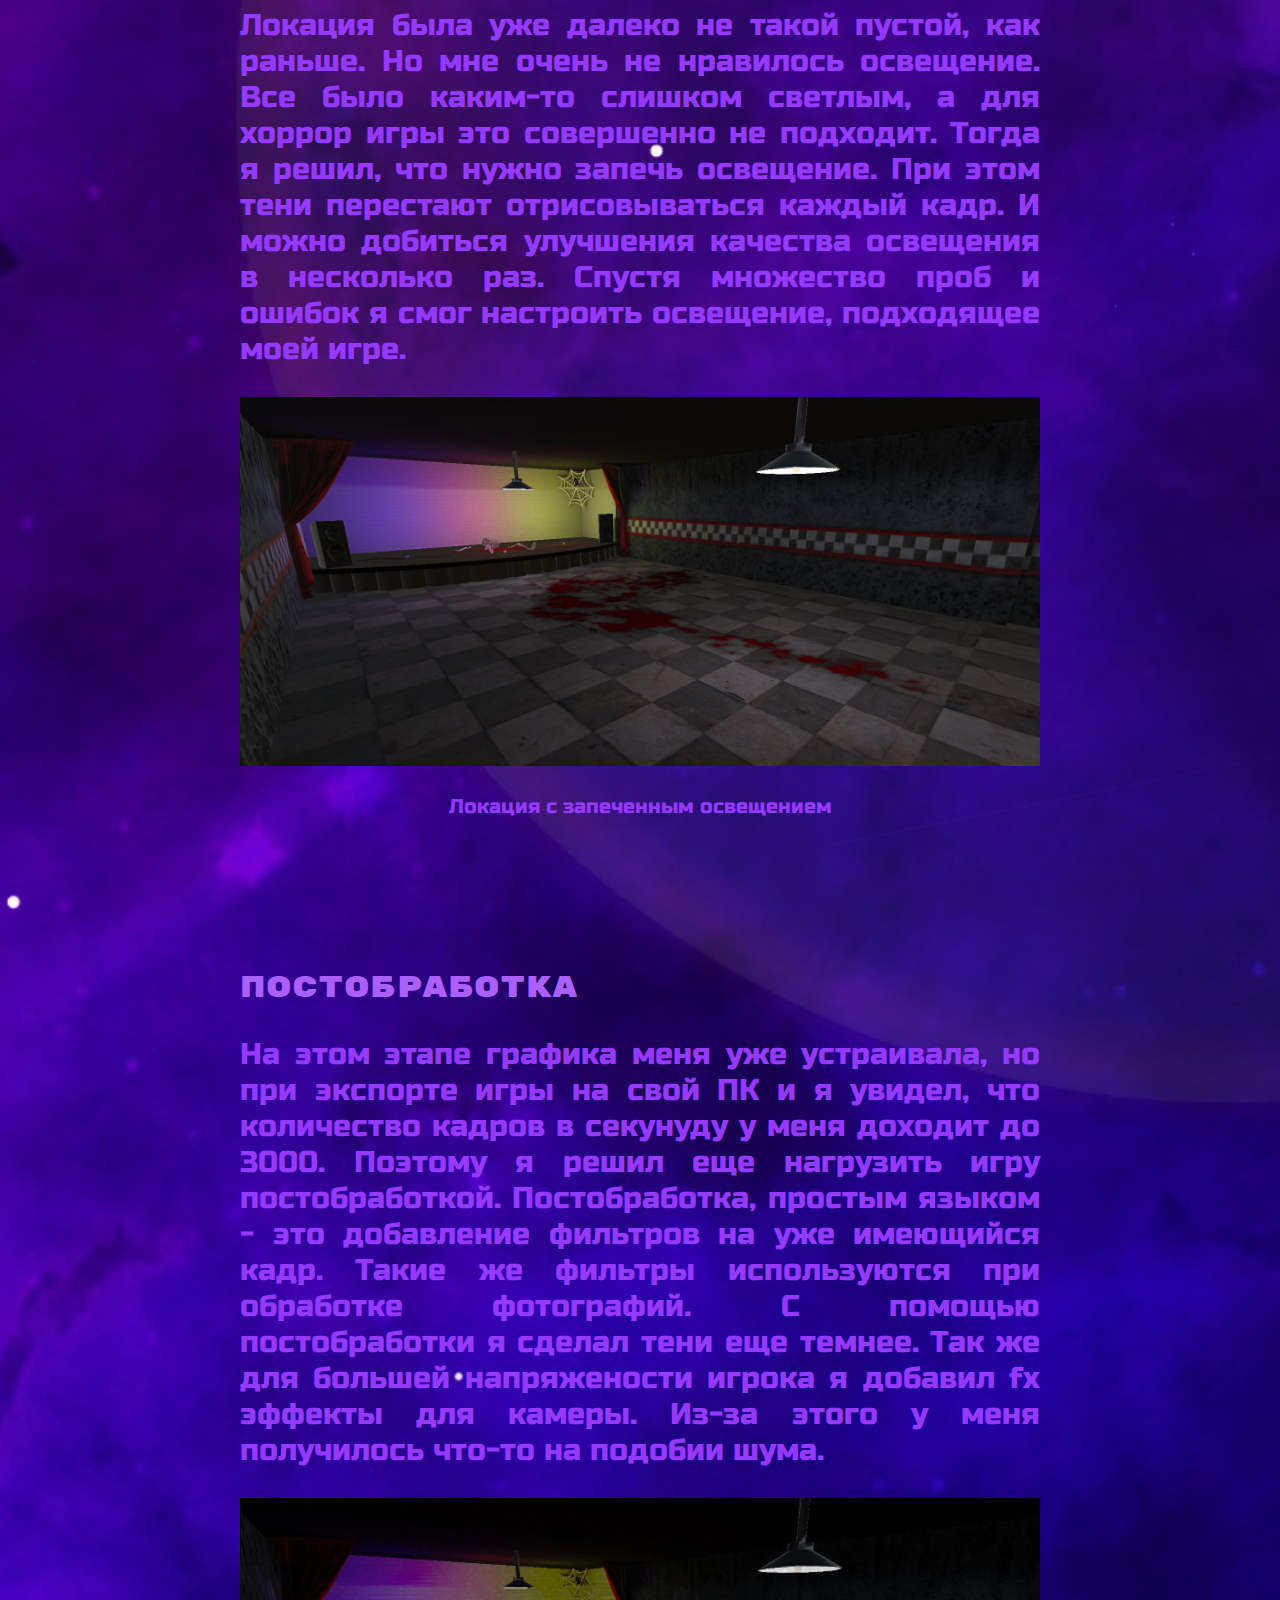
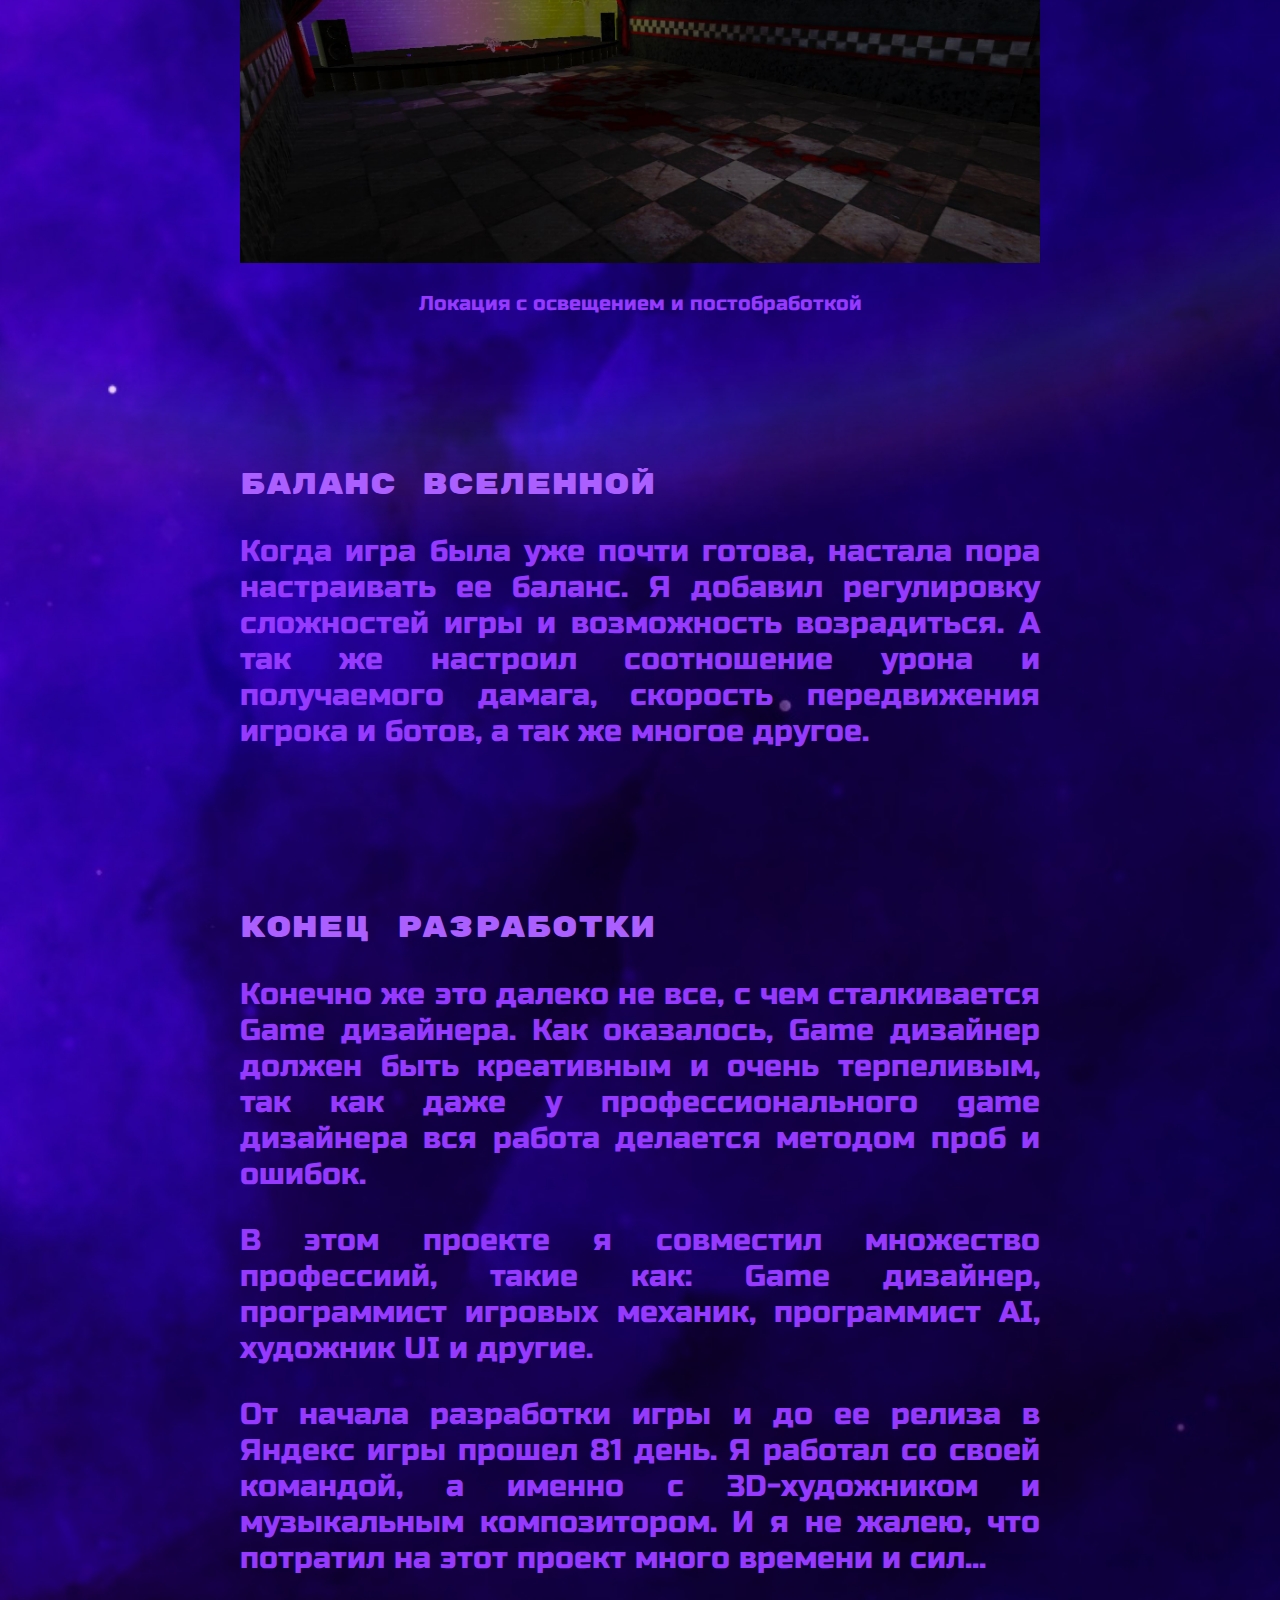
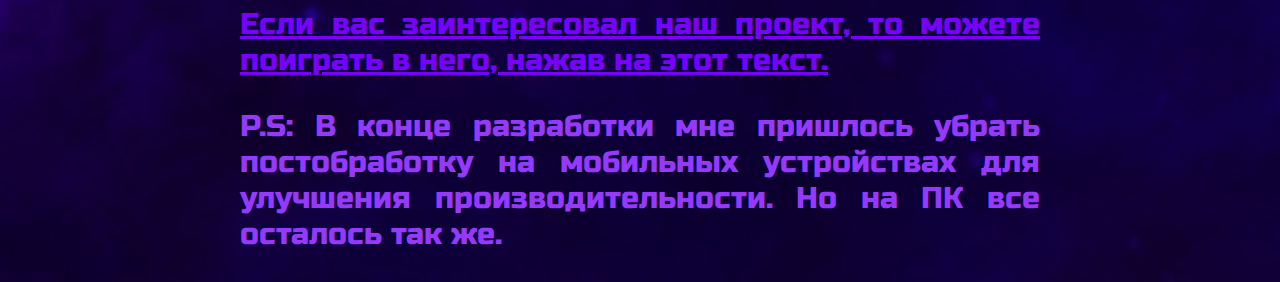
==== commit 76498af6: "Update index.html" ====
--- a/index.html
+++ b/index.html
@@ -20,6 +20,7 @@
             <p class="MainText">Кто это?</p>
             <p>Game дизайнер - это важнейшая профессия в игровой индустрии. На Game дизайнерах лежат основы игр, такие как: проработаность игровых локаций, баланс в игре, пользовательский интерфейс и самое главное - атмосфера игры.</p>
             <p>Game дизайнера можно по праву называть создателем миров, правда игровых..</p>
+            <p>Наскольао мне известно, этой профессии не обучают в нашей стране. Все game дизайнеры, которых я опрашивал были самоучками.</p>
             <!-- <img src="img/TheFourthStepImg.jpg" alt=""> -->
             <!-- <p class="description">Один из примеров UI в игре</p> -->
         </div>
